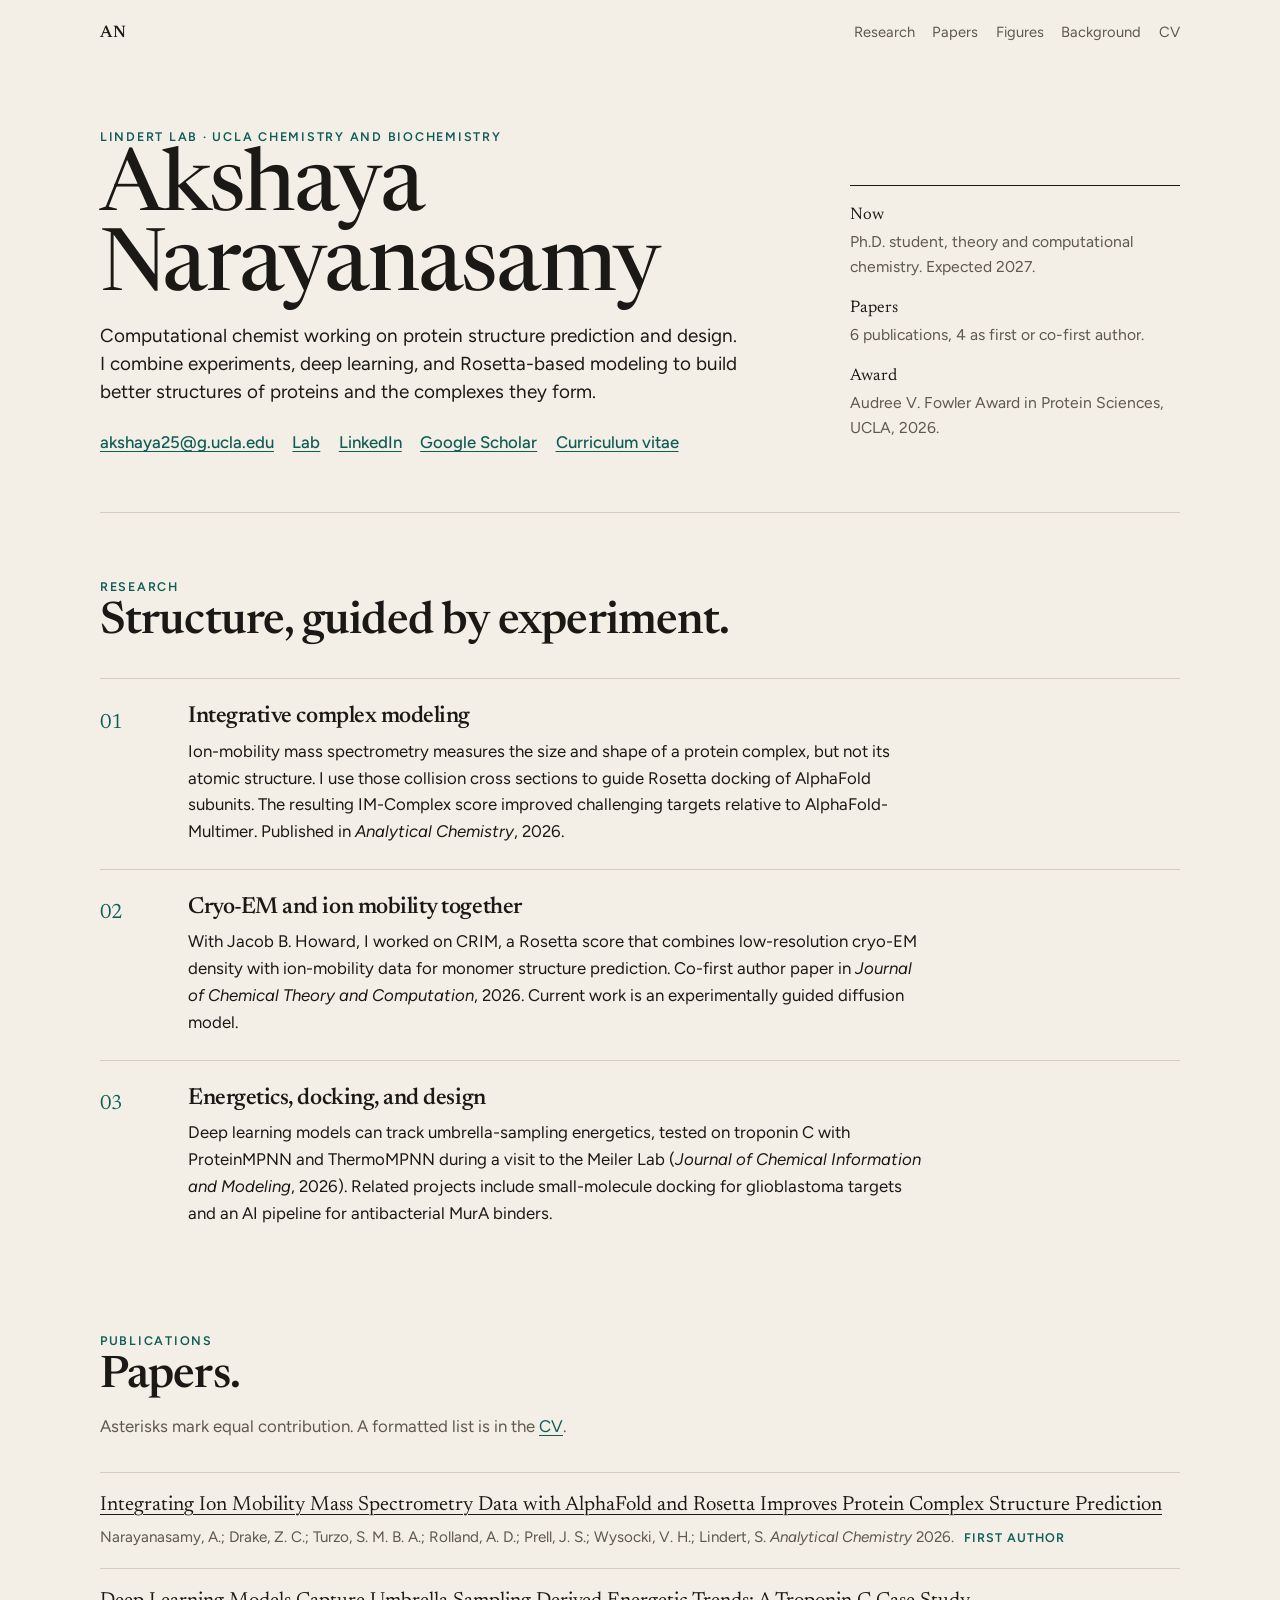
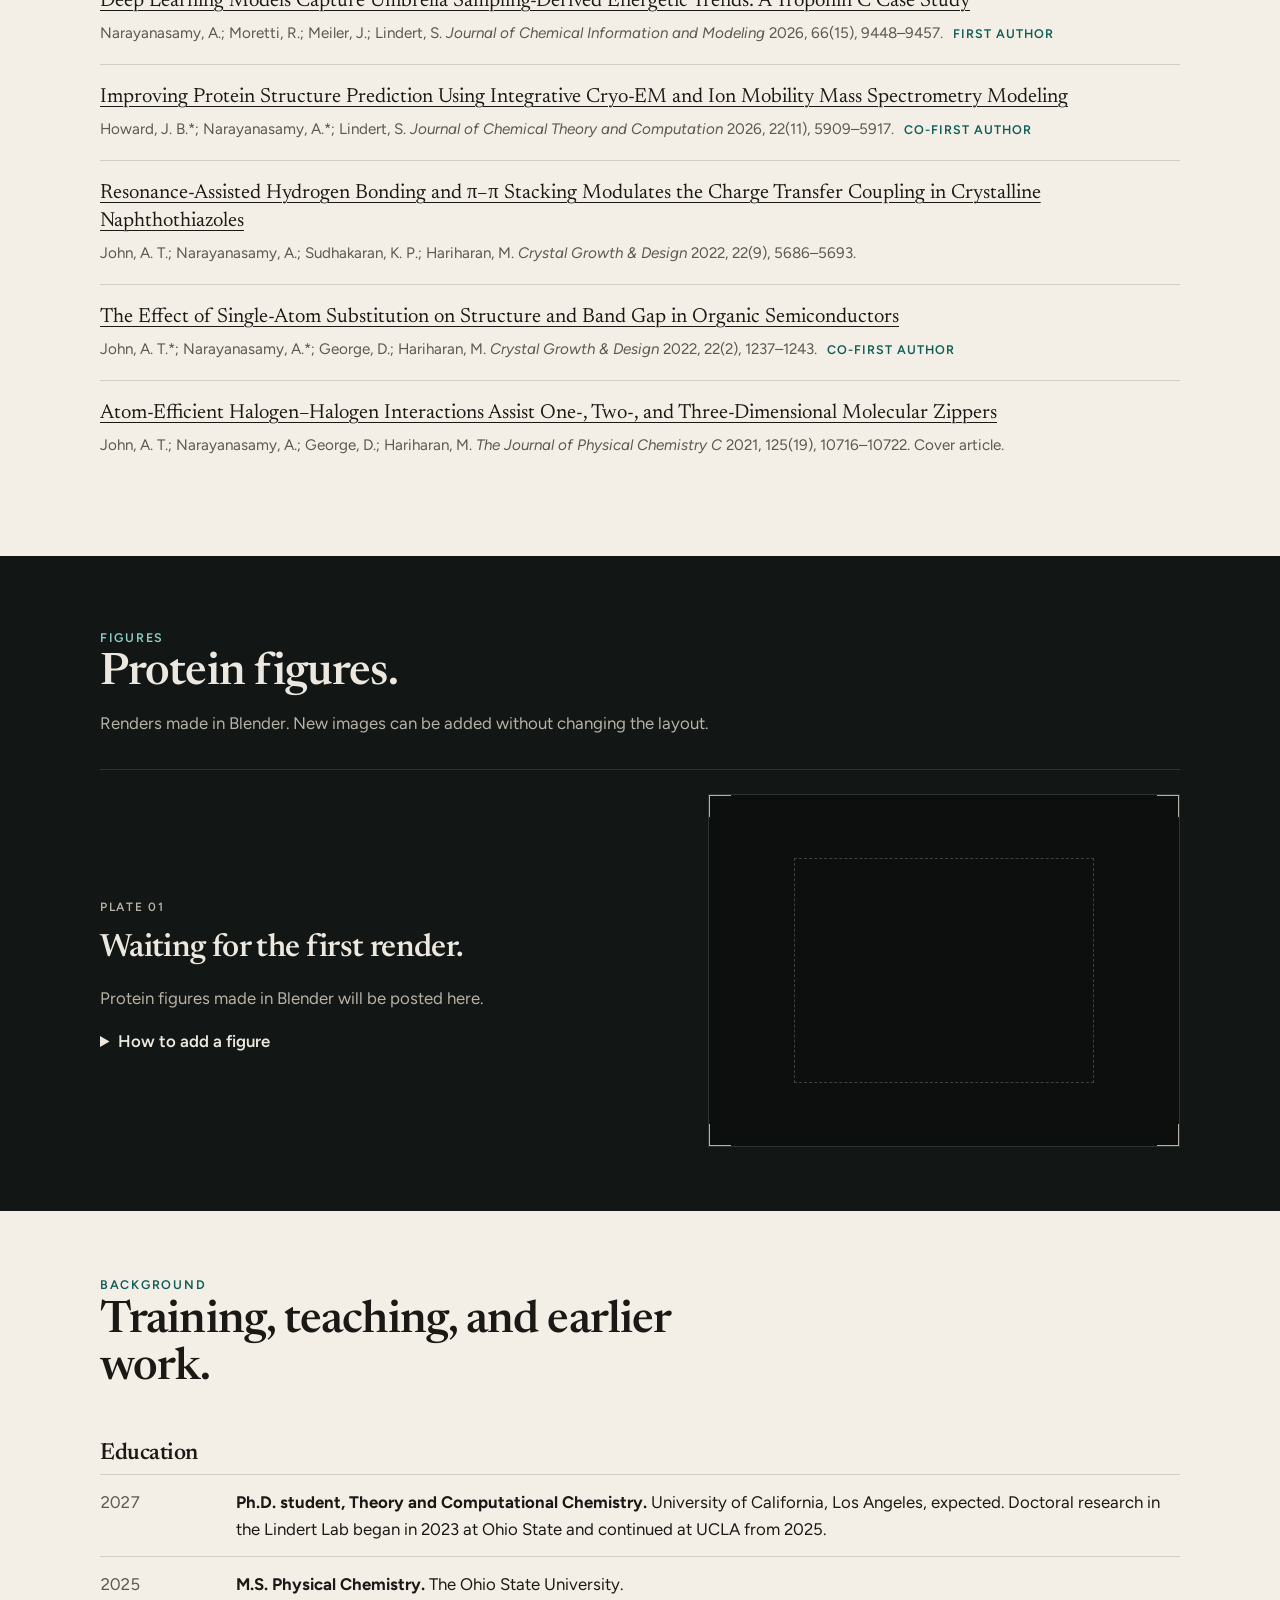
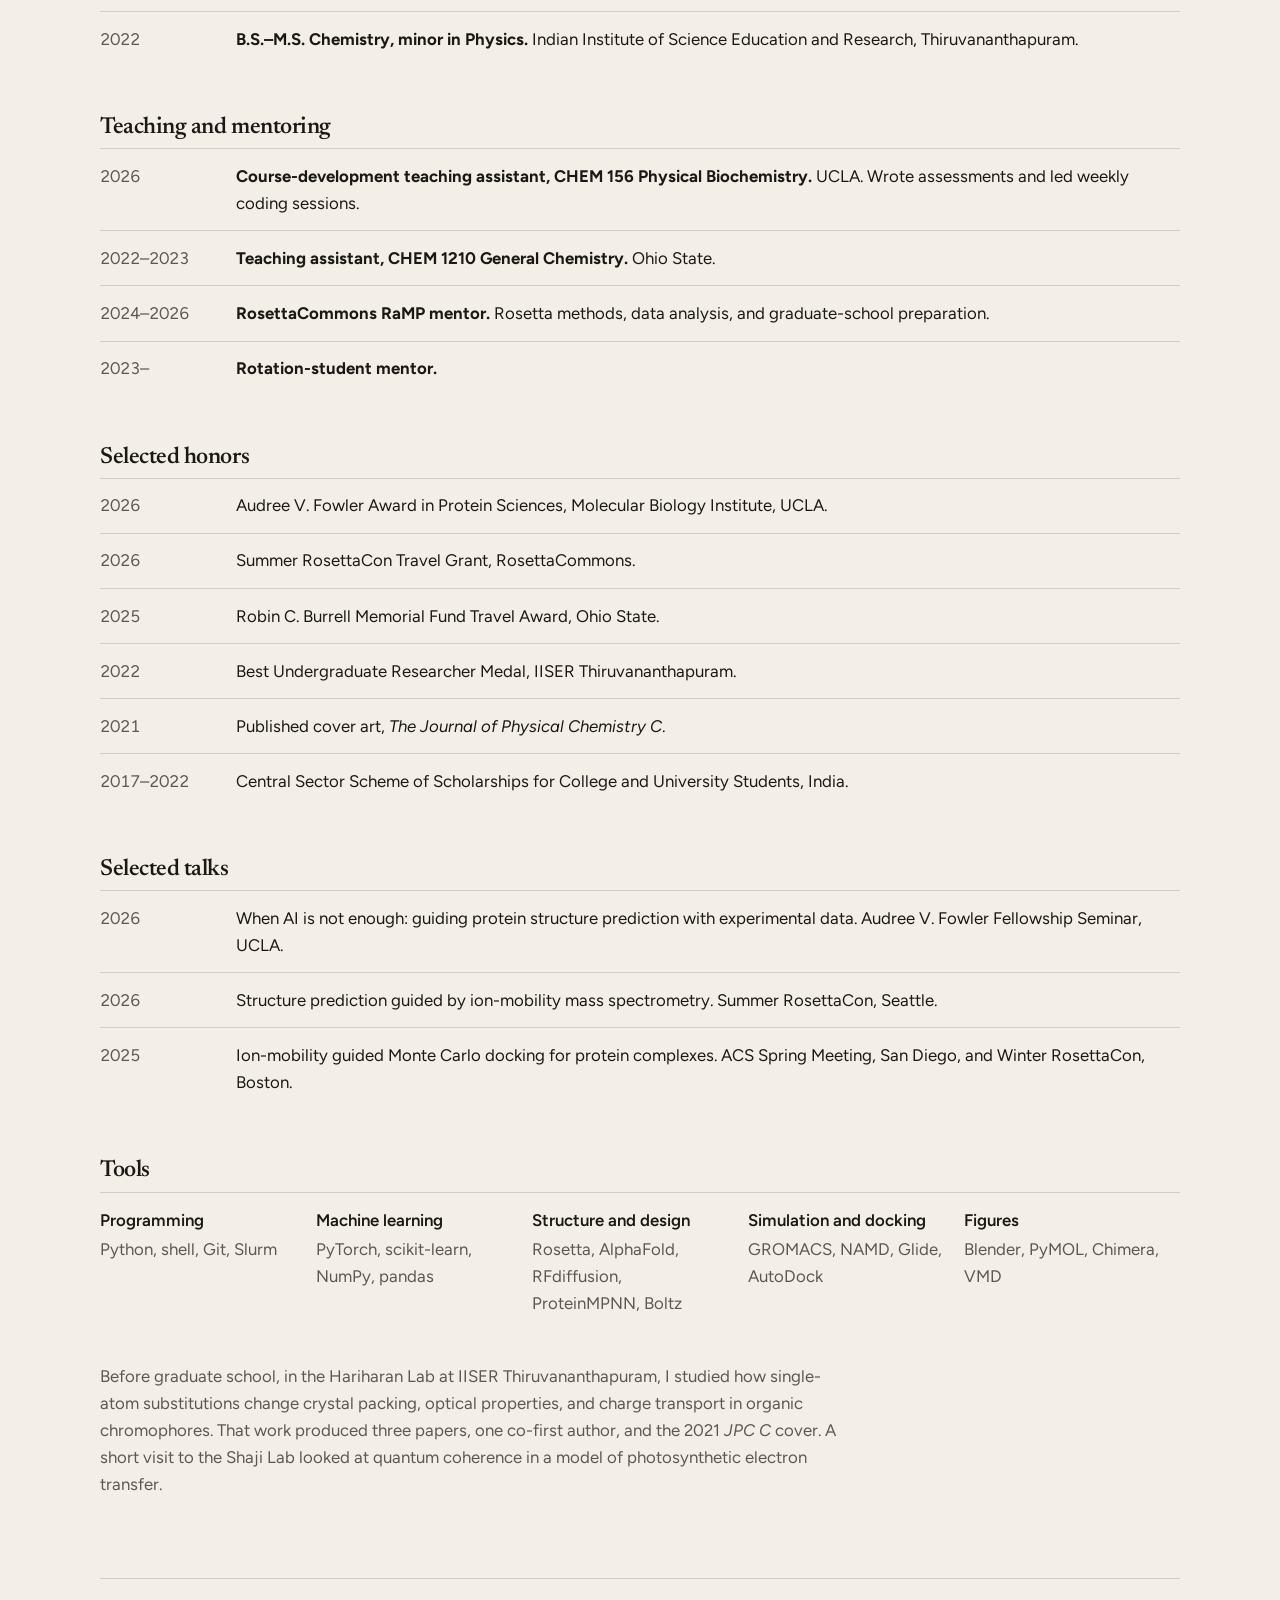
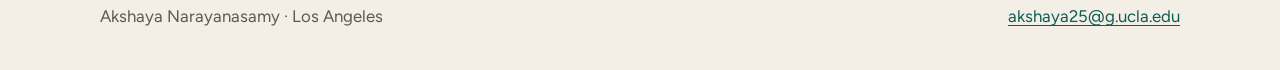
==== index.html @ 1b3c1efc "Give education and teaching each a full-width section. The two-column layout was crowding both lists" ====
<!DOCTYPE html>
<html lang="en">
<head>
  <meta charset="utf-8">
  <meta name="viewport" content="width=device-width, initial-scale=1">
  <title>Akshaya Narayanasamy · Computational Chemistry</title>
  <meta name="description" content="Akshaya Narayanasamy is a Ph.D. student at UCLA working on integrative modeling and machine learning for protein structure prediction and design.">
  <meta property="og:title" content="Akshaya Narayanasamy">
  <meta property="og:description" content="Integrative modeling and machine learning for protein structure prediction and design. Lindert Lab, UCLA.">
  <meta property="og:type" content="website">
  <link rel="icon" href="data:image/svg+xml,%3Csvg xmlns='http://www.w3.org/2000/svg' viewBox='0 0 32 32'%3E%3Crect width='32' height='32' rx='4' fill='%23121614'/%3E%3Ctext x='16' y='21' text-anchor='middle' font-family='Georgia' font-size='13' fill='%23f3efe6'%3EAN%3C/text%3E%3C/svg%3E">
  <link rel="preconnect" href="https://fonts.googleapis.com">
  <link rel="preconnect" href="https://fonts.gstatic.com" crossorigin>
  <link href="https://fonts.googleapis.com/css2?family=Figtree:ital,wght@0,400;0,500;0,600;1,400&family=Newsreader:ital,opsz,wght@0,6..72,450;0,6..72,560;1,6..72,450&display=swap" rel="stylesheet">
  <link rel="stylesheet" href="styles.css">
</head>
<body id="top">
  <a class="skip" href="#content">Skip to content</a>
  <header class="wrap site-header">
    <a class="mark" href="#top" aria-label="Akshaya Narayanasamy, back to top">AN</a>
    <nav class="nav" aria-label="Page">
      <a href="#research">Research</a>
      <a href="#papers">Papers</a>
      <a href="#figures">Figures</a>
      <a href="#background">Background</a>
      <a href="Akshaya_Narayanasamy_CV.pdf">CV</a>
    </nav>
  </header>

  <main id="content">
    <section class="wrap hero">
      <div class="hero-copy">
        <p class="kicker">Lindert Lab · UCLA Chemistry and Biochemistry</p>
        <h1>Akshaya Narayanasamy</h1>
        <p class="lede">Computational chemist working on protein structure prediction and design. I combine experiments, deep learning, and Rosetta-based modeling to build better structures of proteins and the complexes they form.</p>
        <p class="hero-links">
          <a class="text-link" href="mailto:akshaya25@g.ucla.edu">akshaya25@g.ucla.edu</a>
          <a class="text-link" href="https://lindertlab.chem.ucla.edu/">Lab</a>
          <a class="text-link" href="https://www.linkedin.com/in/akshaya-narayanasamy-2056731b6">LinkedIn</a>
          <a class="text-link" href="https://scholar.google.com/scholar?q=%22Akshaya+Narayanasamy%22">Google Scholar</a>
          <a class="text-link" href="Akshaya_Narayanasamy_CV.pdf">Curriculum vitae</a>
        </p>
      </div>
      <aside class="facts" aria-label="At a glance">
        <p><span>Now</span> Ph.D. student, theory and computational chemistry. Expected 2027.</p>
        <p><span>Papers</span> 6 publications, 4 as first or co-first author.</p>
        <p><span>Award</span> Audree V. Fowler Award in Protein Sciences, UCLA, 2026.</p>
      </aside>
    </section>

    <section class="wrap section" id="research">
      <header class="section-head">
        <p class="kicker">Research</p>
        <h2>Structure, guided by experiment.</h2>
      </header>
      <ol class="research-list">
        <li>
          <h3>Integrative complex modeling</h3>
          <p>Ion-mobility mass spectrometry measures the size and shape of a protein complex, but not its atomic structure. I use those collision cross sections to guide Rosetta docking of AlphaFold subunits. The resulting IM-Complex score improved challenging targets relative to AlphaFold-Multimer. Published in <cite>Analytical Chemistry</cite>, 2026.</p>
        </li>
        <li>
          <h3>Cryo-EM and ion mobility together</h3>
          <p>With Jacob B. Howard, I worked on CRIM, a Rosetta score that combines low-resolution cryo-EM density with ion-mobility data for monomer structure prediction. Co-first author paper in <cite>Journal of Chemical Theory and Computation</cite>, 2026. Current work is an experimentally guided diffusion model.</p>
        </li>
        <li>
          <h3>Energetics, docking, and design</h3>
          <p>Deep learning models can track umbrella-sampling energetics, tested on troponin C with ProteinMPNN and ThermoMPNN during a visit to the Meiler Lab (<cite>Journal of Chemical Information and Modeling</cite>, 2026). Related projects include small-molecule docking for glioblastoma targets and an AI pipeline for antibacterial MurA binders.</p>
        </li>
      </ol>
    </section>

    <section class="wrap section" id="papers">
      <header class="section-head">
        <p class="kicker">Publications</p>
        <h2>Papers.</h2>
        <p class="section-note">Asterisks mark equal contribution. A formatted list is in the <a href="Akshaya_Narayanasamy_CV.pdf">CV</a>.</p>
      </header>
      <ol class="papers">
        <li>
          <a href="https://doi.org/10.1021/acs.analchem.6c01893">Integrating Ion Mobility Mass Spectrometry Data with AlphaFold and Rosetta Improves Protein Complex Structure Prediction</a>
          <p>Narayanasamy, A.; Drake, Z. C.; Turzo, S. M. B. A.; Rolland, A. D.; Prell, J. S.; Wysocki, V. H.; Lindert, S. <cite>Analytical Chemistry</cite> 2026. <span class="role">First author</span></p>
        </li>
        <li>
          <a href="https://doi.org/10.1021/acs.jcim.6c01925">Deep Learning Models Capture Umbrella Sampling-Derived Energetic Trends: A Troponin C Case Study</a>
          <p>Narayanasamy, A.; Moretti, R.; Meiler, J.; Lindert, S. <cite>Journal of Chemical Information and Modeling</cite> 2026, 66(15), 9448–9457. <span class="role">First author</span></p>
        </li>
        <li>
          <a href="https://doi.org/10.1021/acs.jctc.6c00265">Improving Protein Structure Prediction Using Integrative Cryo-EM and Ion Mobility Mass Spectrometry Modeling</a>
          <p>Howard, J. B.*; Narayanasamy, A.*; Lindert, S. <cite>Journal of Chemical Theory and Computation</cite> 2026, 22(11), 5909–5917. <span class="role">Co-first author</span></p>
        </li>
        <li>
          <a href="https://doi.org/10.1021/acs.cgd.2c00798">Resonance-Assisted Hydrogen Bonding and π–π Stacking Modulates the Charge Transfer Coupling in Crystalline Naphthothiazoles</a>
          <p>John, A. T.; Narayanasamy, A.; Sudhakaran, K. P.; Hariharan, M. <cite>Crystal Growth &amp; Design</cite> 2022, 22(9), 5686–5693.</p>
        </li>
        <li>
          <a href="https://doi.org/10.1021/acs.cgd.1c01202">The Effect of Single-Atom Substitution on Structure and Band Gap in Organic Semiconductors</a>
          <p>John, A. T.*; Narayanasamy, A.*; George, D.; Hariharan, M. <cite>Crystal Growth &amp; Design</cite> 2022, 22(2), 1237–1243. <span class="role">Co-first author</span></p>
        </li>
        <li>
          <a href="https://doi.org/10.1021/acs.jpcc.1c01724">Atom-Efficient Halogen–Halogen Interactions Assist One-, Two-, and Three-Dimensional Molecular Zippers</a>
          <p>John, A. T.; Narayanasamy, A.; George, D.; Hariharan, M. <cite>The Journal of Physical Chemistry C</cite> 2021, 125(19), 10716–10722. Cover article.</p>
        </li>
      </ol>
    </section>

    <section class="band" id="figures">
      <div class="wrap">
        <header class="section-head section-head-light">
          <p class="kicker">Figures</p>
          <h2>Protein figures.</h2>
          <p class="section-note">Renders made in Blender. New images can be added without changing the layout.</p>
        </header>
        <div id="figure-grid" class="figure-grid" hidden></div>
        <div id="figure-empty" class="figure-empty">
          <div>
            <p class="plate">Plate 01</p>
            <h3>Waiting for the first render.</h3>
            <p>Protein figures made in Blender will be posted here.</p>
            <details>
              <summary>How to add a figure</summary>
              <ol>
                <li>Save a PNG, JPG, or WebP in the <code>figures</code> folder.</li>
                <li>Add a title and caption in <code>figures.js</code>. A copy-ready example is at the top of that file.</li>
                <li>Refresh this page. This plate is replaced once the list has an entry.</li>
              </ol>
            </details>
          </div>
          <div class="empty-frame" aria-hidden="true">
            <span></span>
          </div>
        </div>
      </div>
    </section>

    <section class="wrap section" id="background">
      <header class="section-head">
        <p class="kicker">Background</p>
        <h2>Training, teaching, and earlier work.</h2>
      </header>
      <h3>Education</h3>
      <ul class="timeline">
        <li>
          <span>2027</span>
          <p><strong>Ph.D. student, Theory and Computational Chemistry.</strong> University of California, Los Angeles, expected. Doctoral research in the Lindert Lab began in 2023 at Ohio State and continued at UCLA from 2025.</p>
        </li>
        <li>
          <span>2025</span>
          <p><strong>M.S. Physical Chemistry.</strong> The Ohio State University.</p>
        </li>
        <li>
          <span>2022</span>
          <p><strong>B.S.–M.S. Chemistry, minor in Physics.</strong> Indian Institute of Science Education and Research, Thiruvananthapuram.</p>
        </li>
      </ul>

      <h3>Teaching and mentoring</h3>
      <ul class="timeline">
        <li>
          <span>2026</span>
          <p><strong>Course-development teaching assistant, CHEM 156 Physical Biochemistry.</strong> UCLA. Wrote assessments and led weekly coding sessions.</p>
        </li>
        <li>
          <span>2022–2023</span>
          <p><strong>Teaching assistant, CHEM 1210 General Chemistry.</strong> Ohio State.</p>
        </li>
        <li>
          <span>2024–2026</span>
          <p><strong>RosettaCommons RaMP mentor.</strong> Rosetta methods, data analysis, and graduate-school preparation.</p>
        </li>
        <li>
          <span>2023–</span>
          <p><strong>Rotation-student mentor.</strong></p>
        </li>
      </ul>

      <h3>Selected honors</h3>
      <ul class="honors">
        <li><span>2026</span><p>Audree V. Fowler Award in Protein Sciences, Molecular Biology Institute, UCLA.</p></li>
        <li><span>2026</span><p>Summer RosettaCon Travel Grant, RosettaCommons.</p></li>
        <li><span>2025</span><p>Robin C. Burrell Memorial Fund Travel Award, Ohio State.</p></li>
        <li><span>2022</span><p>Best Undergraduate Researcher Medal, IISER Thiruvananthapuram.</p></li>
        <li><span>2021</span><p>Published cover art, <cite>The Journal of Physical Chemistry C</cite>.</p></li>
        <li><span>2017–2022</span><p>Central Sector Scheme of Scholarships for College and University Students, India.</p></li>
      </ul>

      <h3>Selected talks</h3>
      <ul class="honors">
        <li><span>2026</span><p>When AI is not enough: guiding protein structure prediction with experimental data. Audree V. Fowler Fellowship Seminar, UCLA.</p></li>
        <li><span>2026</span><p>Structure prediction guided by ion-mobility mass spectrometry. Summer RosettaCon, Seattle.</p></li>
        <li><span>2025</span><p>Ion-mobility guided Monte Carlo docking for protein complexes. ACS Spring Meeting, San Diego, and Winter RosettaCon, Boston.</p></li>
      </ul>

      <h3>Tools</h3>
      <dl class="tools">
        <div><dt>Programming</dt><dd>Python, shell, Git, Slurm</dd></div>
        <div><dt>Machine learning</dt><dd>PyTorch, scikit-learn, NumPy, pandas</dd></div>
        <div><dt>Structure and design</dt><dd>Rosetta, AlphaFold, RFdiffusion, ProteinMPNN, Boltz</dd></div>
        <div><dt>Simulation and docking</dt><dd>GROMACS, NAMD, Glide, AutoDock</dd></div>
        <div><dt>Figures</dt><dd>Blender, PyMOL, Chimera, VMD</dd></div>
      </dl>
      <p class="earlier">Before graduate school, in the Hariharan Lab at IISER Thiruvananthapuram, I studied how single-atom substitutions change crystal packing, optical properties, and charge transport in organic chromophores. That work produced three papers, one co-first author, and the 2021 <cite>JPC C</cite> cover. A short visit to the Shaji Lab looked at quantum coherence in a model of photosynthetic electron transfer.</p>
    </section>
  </main>

  <footer class="wrap site-footer">
    <p>Akshaya Narayanasamy · Los Angeles</p>
    <p><a href="mailto:akshaya25@g.ucla.edu">akshaya25@g.ucla.edu</a></p>
  </footer>

  <dialog id="lightbox">
    <form method="dialog">
      <button class="close" aria-label="Close figure">Close</button>
    </form>
    <img id="lightbox-image" alt="">
    <p id="lightbox-caption"></p>
  </dialog>

  <script src="figures.js"></script>
  <script src="main.js"></script>
</body>
</html>
---- styles.css ----
:root {
  --paper: #f3efe6;
  --paper-2: #e8e2d4;
  --ink: #1a1916;
  --muted: #5e584e;
  --line: #d4cdbf;
  --accent: #0e5c56;
  --gallery: #121614;
  --gallery-ink: #ece8df;
  --gallery-muted: #b7b2a6;
  --gallery-line: #2c3330;
  --serif: "Newsreader", "Iowan Old Style", Palatino, Georgia, serif;
  --sans: "Figtree", "Avenir Next", "Segoe UI", sans-serif;
  --wrap: 1080px;
  --pad: clamp(1.25rem, 4vw, 2.5rem);
}

* { box-sizing: border-box; }

html { scroll-behavior: smooth; }

body {
  margin: 0;
  background: var(--paper);
  color: var(--ink);
  font-family: var(--sans);
  font-size: 1.05rem;
  line-height: 1.6;
}

img { max-width: 100%; display: block; }

a { color: var(--accent); text-underline-offset: 0.18em; }

a:hover { color: var(--ink); }

.skip {
  position: absolute;
  left: 1rem;
  top: -4rem;
  background: var(--ink);
  color: var(--paper);
  padding: 0.5rem 0.8rem;
}

.skip:focus { top: 1rem; }

.wrap {
  width: min(var(--wrap), calc(100% - var(--pad) * 2));
  margin-inline: auto;
}

.site-header {
  display: flex;
  justify-content: space-between;
  align-items: baseline;
  gap: 1.5rem;
  padding-block: 1.25rem 0.5rem;
}

.mark {
  font-family: var(--serif);
  font-weight: 560;
  letter-spacing: 0.04em;
  color: var(--ink);
  text-decoration: none;
}

.nav {
  display: flex;
  flex-wrap: wrap;
  gap: 0.35rem 1.1rem;
  justify-content: flex-end;
}

.nav a {
  color: var(--muted);
  text-decoration: none;
  font-size: 0.92rem;
}

.nav a:hover { color: var(--ink); }

.hero {
  display: grid;
  grid-template-columns: minmax(0, 1.7fr) minmax(220px, 0.8fr);
  gap: 3rem;
  padding-block: 4.5rem 3.5rem;
  border-bottom: 1px solid var(--line);
}

h1, h2, h3 { font-family: var(--serif); font-weight: 560; letter-spacing: -0.02em; }

h1 {
  margin: 0.2rem 0 0.8rem;
  font-size: clamp(3.2rem, 8vw, 5.4rem);
  line-height: 0.92;
  font-weight: 450;
}

h2 {
  margin: 0.15rem 0 0;
  font-size: clamp(2rem, 4vw, 2.8rem);
  line-height: 1.05;
}

h3 { margin: 0 0 0.4rem; font-size: 1.45rem; line-height: 1.2; }

.kicker {
  margin: 0;
  color: var(--accent);
  font-size: 0.78rem;
  font-weight: 600;
  letter-spacing: 0.14em;
  text-transform: uppercase;
}

.lede {
  max-width: 40rem;
  margin: 0;
  font-size: 1.18rem;
  line-height: 1.5;
}

.hero-links {
  display: flex;
  flex-wrap: wrap;
  gap: 0.35rem 1.15rem;
  margin: 1.4rem 0 0;
}

.text-link { font-weight: 500; }

.facts {
  align-self: end;
  border-top: 1px solid var(--ink);
  padding-top: 1rem;
}

.facts p {
  margin: 0 0 1rem;
  color: var(--muted);
  font-size: 0.98rem;
}

.facts span {
  display: block;
  color: var(--ink);
  font-family: var(--serif);
  font-size: 1.05rem;
}

.section { padding-block: 4rem 1rem; }

.section-head { max-width: 40rem; margin-bottom: 2rem; }

.section-note { color: var(--muted); margin: 0.8rem 0 0; }

.research-list {
  list-style: none;
  margin: 0;
  padding: 0;
  counter-reset: step;
}

.research-list li {
  display: grid;
  grid-template-columns: 4.5rem minmax(0, 1fr);
  column-gap: 1rem;
  padding-block: 1.5rem;
  border-top: 1px solid var(--line);
}

.research-list li::before {
  counter-increment: step;
  content: counter(step, decimal-leading-zero);
  grid-column: 1;
  grid-row: 1 / span 2;
  font-family: var(--serif);
  font-size: 1.3rem;
  color: var(--accent);
  padding-top: 0.2rem;
}

.research-list h3,
.research-list p { grid-column: 2; }

.research-list p { margin: 0; max-width: 46rem; }

.papers {
  list-style: none;
  margin: 0;
  padding: 0;
  counter-reset: paper;
}

.papers li {
  padding-block: 1.15rem;
  border-top: 1px solid var(--line);
}

.papers a {
  color: var(--ink);
  font-family: var(--serif);
  font-size: 1.28rem;
  line-height: 1.25;
  text-decoration-thickness: 1px;
}

.papers p {
  margin: 0.4rem 0 0;
  color: var(--muted);
  font-size: 0.95rem;
}

.role {
  display: inline-block;
  margin-left: 0.35rem;
  color: var(--accent);
  font-style: normal;
  font-size: 0.78rem;
  font-weight: 600;
  letter-spacing: 0.08em;
  text-transform: uppercase;
}

cite { font-style: italic; }

.band {
  background: var(--gallery);
  color: var(--gallery-ink);
  margin-top: 4rem;
  padding-block: 4.5rem 4rem;
}

.section-head-light .kicker { color: #8fd0c6; }

.section-head-light .section-note { color: var(--gallery-muted); }

.figure-grid {
  display: grid;
  grid-template-columns: repeat(auto-fit, minmax(min(100%, 420px), 1fr));
  gap: 1.4rem;
}

.figure-grid[hidden],
.figure-empty[hidden] { display: none; }

.figure-card {
  display: flex;
  flex-direction: column;
  gap: 0.85rem;
  padding: 0;
  border: 0;
  background: transparent;
  color: inherit;
  text-align: left;
  cursor: zoom-in;
  font: inherit;
}

.figure-frame {
  display: block;
  background: #0c0f0d;
  border: 1px solid var(--gallery-line);
  min-height: 12rem;
}

.figure-frame img {
  width: 100%;
  aspect-ratio: 4 / 3;
  object-fit: contain;
  background: #0c0f0d;
}

.figure-frame.is-missing::after {
  content: "Image file not found. Check the path in figures.js.";
  display: block;
  padding: 2rem 1rem;
  color: var(--gallery-muted);
  text-align: center;
}

.figure-meta, .figure-title, .figure-caption, .plate { display: block; }

.plate {
  color: #8fd0c6;
  font-size: 0.75rem;
  font-weight: 600;
  letter-spacing: 0.14em;
  text-transform: uppercase;
}

.figure-title {
  margin-top: 0.25rem;
  font-family: var(--serif);
  font-size: 1.35rem;
}

.figure-caption { color: var(--gallery-muted); font-size: 0.95rem; }

.figure-empty {
  display: grid;
  grid-template-columns: minmax(0, 1.1fr) minmax(220px, 0.9fr);
  gap: 2rem;
  align-items: center;
  border-top: 1px solid var(--gallery-line);
  padding-top: 1.5rem;
}

.figure-empty h3 {
  margin: 0.4rem 0;
  font-size: 2rem;
}

.figure-empty p { color: var(--gallery-muted); max-width: 36rem; }

.figure-empty details { margin-top: 1rem; }

.figure-empty summary {
  cursor: pointer;
  color: var(--gallery-ink);
  font-weight: 600;
}

.figure-empty ol {
  margin: 0.8rem 0 0;
  padding-left: 1.2rem;
  color: var(--gallery-ink);
}

.figure-empty li { margin: 0.35rem 0; }

.figure-empty code {
  font-family: ui-monospace, "SFMono-Regular", Menlo, Consolas, monospace;
  font-size: 0.92em;
  color: #8fd0c6;
}

.empty-frame {
  aspect-ratio: 4 / 3;
  border: 1px solid var(--gallery-line);
  background:
    linear-gradient(var(--gallery-muted), var(--gallery-muted)) top left / 1.4rem 1px no-repeat,
    linear-gradient(var(--gallery-muted), var(--gallery-muted)) top left / 1px 1.4rem no-repeat,
    linear-gradient(var(--gallery-muted), var(--gallery-muted)) top right / 1.4rem 1px no-repeat,
    linear-gradient(var(--gallery-muted), var(--gallery-muted)) top right / 1px 1.4rem no-repeat,
    linear-gradient(var(--gallery-muted), var(--gallery-muted)) bottom left / 1.4rem 1px no-repeat,
    linear-gradient(var(--gallery-muted), var(--gallery-muted)) bottom left / 1px 1.4rem no-repeat,
    linear-gradient(var(--gallery-muted), var(--gallery-muted)) bottom right / 1.4rem 1px no-repeat,
    linear-gradient(var(--gallery-muted), var(--gallery-muted)) bottom right / 1px 1.4rem no-repeat,
    #0c0f0d;
  position: relative;
}

.empty-frame span {
  position: absolute;
  inset: 18%;
  border: 1px dashed #3a433e;
}

.timeline, .honors {
  list-style: none;
  margin: 0;
  padding: 0;
}

.timeline li, .honors li {
  display: grid;
  grid-template-columns: 7.5rem minmax(0, 1fr);
  gap: 1rem;
  padding-block: 0.85rem;
  border-top: 1px solid var(--line);
}

.timeline span, .honors span {
  color: var(--muted);
  font-variant-numeric: tabular-nums;
}

.timeline p, .honors li, .honors p { margin: 0; }

.section > h3 { margin-top: 3rem; }

.tools {
  display: grid;
  grid-template-columns: repeat(auto-fit, minmax(200px, 1fr));
  gap: 0;
  margin: 0 0 2rem;
}

.tools div {
  padding: 0.9rem 1rem 0.9rem 0;
  border-top: 1px solid var(--line);
}

.tools dt { font-weight: 600; }

.tools dd { margin: 0.15rem 0 0; color: var(--muted); }

.earlier { max-width: 46rem; color: var(--muted); }

.site-footer {
  display: flex;
  justify-content: space-between;
  gap: 1rem;
  flex-wrap: wrap;
  margin-top: 3rem;
  padding-block: 1.5rem 2.5rem;
  border-top: 1px solid var(--line);
  color: var(--muted);
}

.site-footer p { margin: 0; }

dialog {
  width: min(960px, calc(100vw - 2rem));
  max-height: calc(100vh - 2rem);
  border: 0;
  padding: 1rem 1rem 1.25rem;
  background: var(--gallery);
  color: var(--gallery-ink);
}

dialog::backdrop { background: rgba(12, 14, 13, 0.82); }

dialog img {
  width: 100%;
  max-height: 72vh;
  object-fit: contain;
  background: #0c0f0d;
}

dialog p { color: var(--gallery-muted); }

.close {
  float: right;
  margin-bottom: 0.6rem;
  border: 1px solid var(--gallery-line);
  background: transparent;
  color: var(--gallery-ink);
  font: inherit;
  padding: 0.3rem 0.7rem;
  cursor: pointer;
}

:focus-visible {
  outline: 2px solid var(--accent);
  outline-offset: 3px;
}

.band :focus-visible { outline-color: #8fd0c6; }

@media (max-width: 800px) {
  .hero, .figure-empty, .research-list li { grid-template-columns: 1fr; }
  .research-list li::before,
  .research-list h3,
  .research-list p {
    grid-column: 1;
    grid-row: auto;
  }
  .hero { gap: 2rem; padding-top: 2.5rem; }
  .site-header { align-items: flex-start; flex-direction: column; }
  .nav { justify-content: flex-start; }
  .timeline li, .honors li { grid-template-columns: 6.4rem minmax(0, 1fr); }
}

@media (prefers-reduced-motion: reduce) {
  html { scroll-behavior: auto; }
}
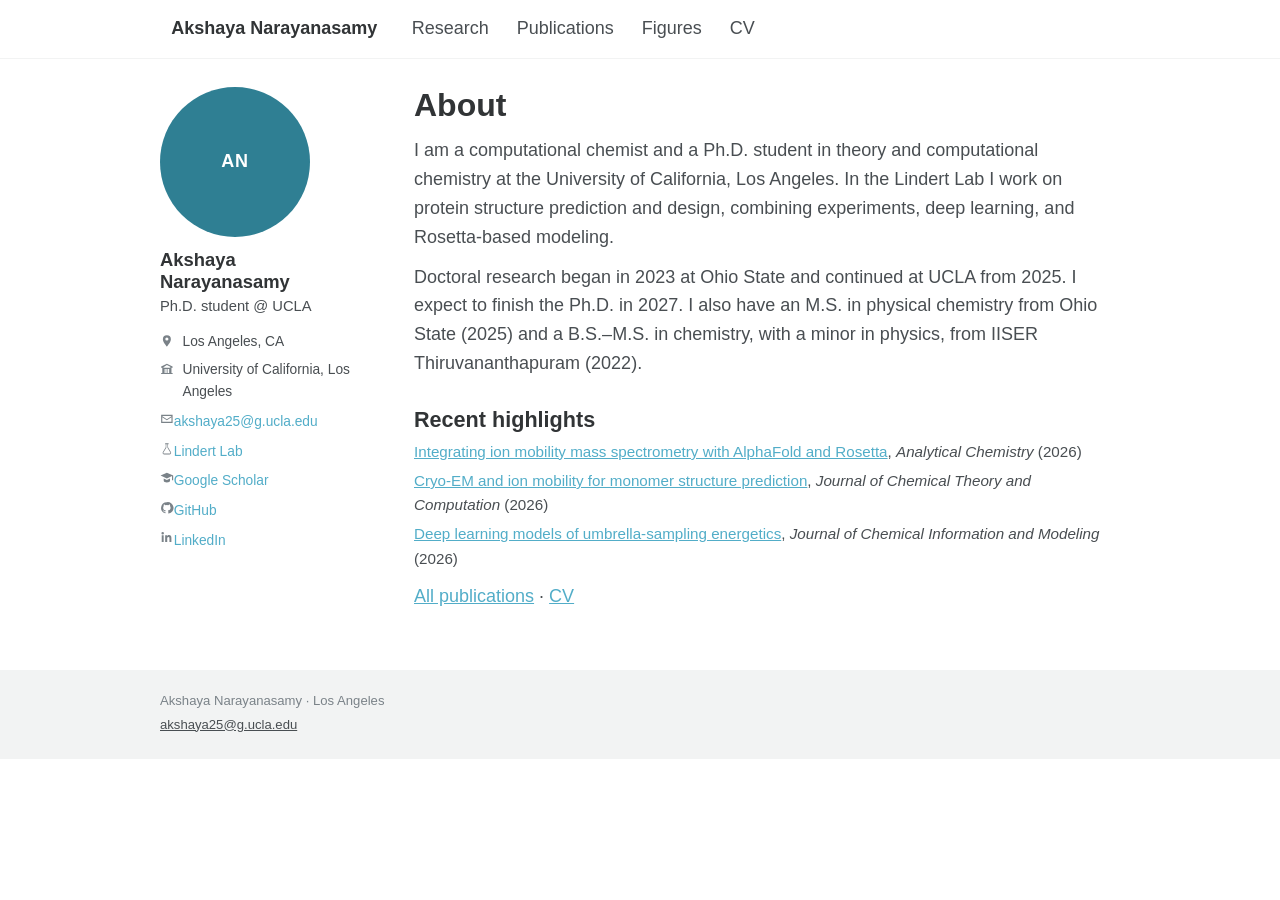
==== commit cddd126d: "Rebuild the site as an academic profile with the CV embedded. The single long page was hard to scan." ====
--- a/index.html
+++ b/index.html
@@ -3,219 +3,105 @@
 <head>
   <meta charset="utf-8">
   <meta name="viewport" content="width=device-width, initial-scale=1">
-  <title>Akshaya Narayanasamy · Computational Chemistry</title>
-  <meta name="description" content="Akshaya Narayanasamy is a Ph.D. student at UCLA working on integrative modeling and machine learning for protein structure prediction and design.">
-  <meta property="og:title" content="Akshaya Narayanasamy">
-  <meta property="og:description" content="Integrative modeling and machine learning for protein structure prediction and design. Lindert Lab, UCLA.">
-  <meta property="og:type" content="website">
-  <link rel="icon" href="data:image/svg+xml,%3Csvg xmlns='http://www.w3.org/2000/svg' viewBox='0 0 32 32'%3E%3Crect width='32' height='32' rx='4' fill='%23121614'/%3E%3Ctext x='16' y='21' text-anchor='middle' font-family='Georgia' font-size='13' fill='%23f3efe6'%3EAN%3C/text%3E%3C/svg%3E">
-  <link rel="preconnect" href="https://fonts.googleapis.com">
-  <link rel="preconnect" href="https://fonts.gstatic.com" crossorigin>
-  <link href="https://fonts.googleapis.com/css2?family=Figtree:ital,wght@0,400;0,500;0,600;1,400&family=Newsreader:ital,opsz,wght@0,6..72,450;0,6..72,560;1,6..72,450&display=swap" rel="stylesheet">
+  <title>About - Akshaya Narayanasamy</title>
+  <meta name="description" content="Akshaya Narayanasamy is a Ph.D. student at UCLA working on protein structure prediction and design.">
+  <link rel="icon" href="data:image/svg+xml,%3Csvg xmlns='http://www.w3.org/2000/svg' viewBox='0 0 32 32'%3E%3Ccircle cx='16' cy='16' r='16' fill='%232f7f93'/%3E%3Ctext x='16' y='21' text-anchor='middle' font-family='Arial' font-size='12' fill='white'%3EAN%3C/text%3E%3C/svg%3E">
   <link rel="stylesheet" href="styles.css">
 </head>
-<body id="top">
+<body>
   <a class="skip" href="#content">Skip to content</a>
-  <header class="wrap site-header">
-    <a class="mark" href="#top" aria-label="Akshaya Narayanasamy, back to top">AN</a>
-    <nav class="nav" aria-label="Page">
-      <a href="#research">Research</a>
-      <a href="#papers">Papers</a>
-      <a href="#figures">Figures</a>
-      <a href="#background">Background</a>
-      <a href="Akshaya_Narayanasamy_CV.pdf">CV</a>
-    </nav>
+  <header class="masthead">
+    <div class="masthead-inner">
+      <nav aria-label="Site">
+        <ul class="nav">
+        <li><a href="index.html" class="name">Akshaya Narayanasamy</a></li>
+        <li><a href="research.html">Research</a></li>
+        <li><a href="publications.html">Publications</a></li>
+        <li><a href="figures.html">Figures</a></li>
+        <li><a href="cv.html">CV</a></li>
+        </ul>
+      </nav>
+    </div>
   </header>
+  <div class="shell">
 
-  <main id="content">
-    <section class="wrap hero">
-      <div class="hero-copy">
-        <p class="kicker">Lindert Lab · UCLA Chemistry and Biochemistry</p>
-        <h1>Akshaya Narayanasamy</h1>
-        <p class="lede">Computational chemist working on protein structure prediction and design. I combine experiments, deep learning, and Rosetta-based modeling to build better structures of proteins and the complexes they form.</p>
-        <p class="hero-links">
-          <a class="text-link" href="mailto:akshaya25@g.ucla.edu">akshaya25@g.ucla.edu</a>
-          <a class="text-link" href="https://lindertlab.chem.ucla.edu/">Lab</a>
-          <a class="text-link" href="https://www.linkedin.com/in/akshaya-narayanasamy-2056731b6">LinkedIn</a>
-          <a class="text-link" href="https://scholar.google.com/scholar?q=%22Akshaya+Narayanasamy%22">Google Scholar</a>
-          <a class="text-link" href="Akshaya_Narayanasamy_CV.pdf">Curriculum vitae</a>
-        </p>
-      </div>
-      <aside class="facts" aria-label="At a glance">
-        <p><span>Now</span> Ph.D. student, theory and computational chemistry. Expected 2027.</p>
-        <p><span>Papers</span> 6 publications, 4 as first or co-first author.</p>
-        <p><span>Award</span> Audree V. Fowler Award in Protein Sciences, UCLA, 2026.</p>
-      </aside>
-    </section>
-
-    <section class="wrap section" id="research">
-      <header class="section-head">
-        <p class="kicker">Research</p>
-        <h2>Structure, guided by experiment.</h2>
-      </header>
-      <ol class="research-list">
-        <li>
-          <h3>Integrative complex modeling</h3>
-          <p>Ion-mobility mass spectrometry measures the size and shape of a protein complex, but not its atomic structure. I use those collision cross sections to guide Rosetta docking of AlphaFold subunits. The resulting IM-Complex score improved challenging targets relative to AlphaFold-Multimer. Published in <cite>Analytical Chemistry</cite>, 2026.</p>
-        </li>
-        <li>
-          <h3>Cryo-EM and ion mobility together</h3>
-          <p>With Jacob B. Howard, I worked on CRIM, a Rosetta score that combines low-resolution cryo-EM density with ion-mobility data for monomer structure prediction. Co-first author paper in <cite>Journal of Chemical Theory and Computation</cite>, 2026. Current work is an experimentally guided diffusion model.</p>
-        </li>
-        <li>
-          <h3>Energetics, docking, and design</h3>
-          <p>Deep learning models can track umbrella-sampling energetics, tested on troponin C with ProteinMPNN and ThermoMPNN during a visit to the Meiler Lab (<cite>Journal of Chemical Information and Modeling</cite>, 2026). Related projects include small-molecule docking for glioblastoma targets and an AI pipeline for antibacterial MurA binders.</p>
-        </li>
-      </ol>
-    </section>
-
-    <section class="wrap section" id="papers">
-      <header class="section-head">
-        <p class="kicker">Publications</p>
-        <h2>Papers.</h2>
-        <p class="section-note">Asterisks mark equal contribution. A formatted list is in the <a href="Akshaya_Narayanasamy_CV.pdf">CV</a>.</p>
-      </header>
-      <ol class="papers">
-        <li>
-          <a href="https://doi.org/10.1021/acs.analchem.6c01893">Integrating Ion Mobility Mass Spectrometry Data with AlphaFold and Rosetta Improves Protein Complex Structure Prediction</a>
-          <p>Narayanasamy, A.; Drake, Z. C.; Turzo, S. M. B. A.; Rolland, A. D.; Prell, J. S.; Wysocki, V. H.; Lindert, S. <cite>Analytical Chemistry</cite> 2026. <span class="role">First author</span></p>
-        </li>
-        <li>
-          <a href="https://doi.org/10.1021/acs.jcim.6c01925">Deep Learning Models Capture Umbrella Sampling-Derived Energetic Trends: A Troponin C Case Study</a>
-          <p>Narayanasamy, A.; Moretti, R.; Meiler, J.; Lindert, S. <cite>Journal of Chemical Information and Modeling</cite> 2026, 66(15), 9448–9457. <span class="role">First author</span></p>
-        </li>
-        <li>
-          <a href="https://doi.org/10.1021/acs.jctc.6c00265">Improving Protein Structure Prediction Using Integrative Cryo-EM and Ion Mobility Mass Spectrometry Modeling</a>
-          <p>Howard, J. B.*; Narayanasamy, A.*; Lindert, S. <cite>Journal of Chemical Theory and Computation</cite> 2026, 22(11), 5909–5917. <span class="role">Co-first author</span></p>
-        </li>
-        <li>
-          <a href="https://doi.org/10.1021/acs.cgd.2c00798">Resonance-Assisted Hydrogen Bonding and π–π Stacking Modulates the Charge Transfer Coupling in Crystalline Naphthothiazoles</a>
-          <p>John, A. T.; Narayanasamy, A.; Sudhakaran, K. P.; Hariharan, M. <cite>Crystal Growth &amp; Design</cite> 2022, 22(9), 5686–5693.</p>
-        </li>
-        <li>
-          <a href="https://doi.org/10.1021/acs.cgd.1c01202">The Effect of Single-Atom Substitution on Structure and Band Gap in Organic Semiconductors</a>
-          <p>John, A. T.*; Narayanasamy, A.*; George, D.; Hariharan, M. <cite>Crystal Growth &amp; Design</cite> 2022, 22(2), 1237–1243. <span class="role">Co-first author</span></p>
-        </li>
-        <li>
-          <a href="https://doi.org/10.1021/acs.jpcc.1c01724">Atom-Efficient Halogen–Halogen Interactions Assist One-, Two-, and Three-Dimensional Molecular Zippers</a>
-          <p>John, A. T.; Narayanasamy, A.; George, D.; Hariharan, M. <cite>The Journal of Physical Chemistry C</cite> 2021, 125(19), 10716–10722. Cover article.</p>
-        </li>
-      </ol>
-    </section>
-
-    <section class="band" id="figures">
-      <div class="wrap">
-        <header class="section-head section-head-light">
-          <p class="kicker">Figures</p>
-          <h2>Protein figures.</h2>
-          <p class="section-note">Renders made in Blender. New images can be added without changing the layout.</p>
-        </header>
-        <div id="figure-grid" class="figure-grid" hidden></div>
-        <div id="figure-empty" class="figure-empty">
-          <div>
-            <p class="plate">Plate 01</p>
-            <h3>Waiting for the first render.</h3>
-            <p>Protein figures made in Blender will be posted here.</p>
-            <details>
-              <summary>How to add a figure</summary>
-              <ol>
-                <li>Save a PNG, JPG, or WebP in the <code>figures</code> folder.</li>
-                <li>Add a title and caption in <code>figures.js</code>. A copy-ready example is at the top of that file.</li>
-                <li>Refresh this page. This plate is replaced once the list has an entry.</li>
-              </ol>
-            </details>
-          </div>
-          <div class="empty-frame" aria-hidden="true">
-            <span></span>
-          </div>
+    <aside class="sidebar">
+      <div class="author">
+        <img class="avatar-img" src="portrait.jpg" alt="" hidden>
+        <div class="avatar" aria-hidden="true">AN</div>
+        <div class="author-text">
+          <h2 class="author-name">Akshaya Narayanasamy</h2>
+          <p class="author-bio">Ph.D. student @ UCLA</p>
         </div>
       </div>
-    </section>
+      <button class="follow" type="button" aria-expanded="false" aria-controls="author-links">Contact</button>
+      <ul class="author-links" id="author-links">
+        <li><svg viewBox="0 0 24 24" aria-hidden="true"><path fill="currentColor" d="M12 2a7 7 0 0 0-7 7c0 5.2 7 13 7 13s7-7.8 7-13a7 7 0 0 0-7-7zm0 9.5A2.5 2.5 0 1 1 12 6a2.5 2.5 0 0 1 0 5.5z"/></svg><span>Los Angeles, CA</span></li>
+        <li><svg viewBox="0 0 24 24" aria-hidden="true"><path fill="currentColor" d="M12 3 2 8v2h2v9H2v2h20v-2h-2V10h2V8L12 3zm0 2.2 6 3V10H6v-.8l6-4zM8 12h2v7H8v-7zm3 0h2v7h-2v-7zm3 0h2v7h-2v-7z"/></svg><span>University of California, Los Angeles</span></li>
+        <li><a href="mailto:akshaya25@g.ucla.edu"><svg viewBox="0 0 24 24" aria-hidden="true"><path fill="currentColor" d="M2 5h20v14H2V5zm2 2v.4l8 5.2 8-5.2V7H4zm16 2.3-8 5.2-8-5.2V17h16V9.3z"/></svg>akshaya25@g.ucla.edu</a></li>
+        <li><a href="https://lindertlab.chem.ucla.edu/"><svg viewBox="0 0 24 24" aria-hidden="true"><path fill="currentColor" d="M9 2h6v2h-1v5.2l5.2 8.6A3 3 0 0 1 16.6 22H7.4a3 3 0 0 1-2.6-4.2L10 9.2V4H9V2zm2 2v6.1l-5 8.3a1 1 0 0 0 .9 1.6h10.2a1 1 0 0 0 .9-1.6l-5-8.3V4h-2z"/></svg>Lindert Lab</a></li>
+        <li><a href="https://scholar.google.com/scholar?q=%22Akshaya+Narayanasamy%22"><svg viewBox="0 0 24 24" aria-hidden="true"><path fill="currentColor" d="M12 3 1 8l11 5 9-4.1V16h2V8L12 3zM6.5 13.2V17c0 1.5 2.5 3 5.5 3s5.5-1.5 5.5-3v-3.8l-5.5 2.5-5.5-2.5z"/></svg>Google Scholar</a></li>
+        <li><a href="https://github.com/akshayansamy"><svg viewBox="0 0 24 24" aria-hidden="true"><path fill="currentColor" d="M12 2a10 10 0 0 0-3.2 19.5c.5.1.7-.2.7-.5v-1.7c-2.8.6-3.4-1.2-3.4-1.2-.4-1.1-1.1-1.4-1.1-1.4-.9-.6.1-.6.1-.6 1 .1 1.5 1 1.5 1 .9 1.5 2.4 1.1 3 .8.1-.6.4-1.1.6-1.3-2.2-.3-4.6-1.1-4.6-5a3.9 3.9 0 0 1 1-2.7 3.6 3.6 0 0 1 .1-2.6s.8-.3 2.8 1a9.6 9.6 0 0 1 5 0c2-1.3 2.8-1 2.8-1a3.6 3.6 0 0 1 .1 2.6 3.9 3.9 0 0 1 1 2.7c0 3.9-2.4 4.7-4.6 5 .4.3.7.9.7 1.9v2.8c0 .3.2.6.7.5A10 10 0 0 0 12 2z"/></svg>GitHub</a></li>
+        <li><a href="https://www.linkedin.com/in/akshaya-narayanasamy-2056731b6"><svg viewBox="0 0 24 24" aria-hidden="true"><path fill="currentColor" d="M4.7 3.3A2.2 2.2 0 1 0 4.7 7.7 2.2 2.2 0 0 0 4.7 3.3zM3 9h3.4v12H3V9zm6 0h3.3v1.6h.1c.5-.9 1.6-1.8 3.3-1.8 3.5 0 4.2 2.3 4.2 5.3V21H16.5v-5.6c0-1.3 0-3-1.8-3s-2.1 1.4-2.1 2.9V21H9V9z"/></svg>LinkedIn</a></li>
+      </ul>
+    </aside>
 
-    <section class="wrap section" id="background">
-      <header class="section-head">
-        <p class="kicker">Background</p>
-        <h2>Training, teaching, and earlier work.</h2>
-      </header>
-      <h3>Education</h3>
-      <ul class="timeline">
-        <li>
-          <span>2027</span>
-          <p><strong>Ph.D. student, Theory and Computational Chemistry.</strong> University of California, Los Angeles, expected. Doctoral research in the Lindert Lab began in 2023 at Ohio State and continued at UCLA from 2025.</p>
-        </li>
-        <li>
-          <span>2025</span>
-          <p><strong>M.S. Physical Chemistry.</strong> The Ohio State University.</p>
-        </li>
-        <li>
-          <span>2022</span>
-          <p><strong>B.S.–M.S. Chemistry, minor in Physics.</strong> Indian Institute of Science Education and Research, Thiruvananthapuram.</p>
-        </li>
+    <main class="content" id="content">
+      <h1>About</h1>
+      <p class="lead">I am a computational chemist and a Ph.D. student in theory and computational chemistry at the University of California, Los Angeles. In the Lindert Lab I work on protein structure prediction and design, combining experiments, deep learning, and Rosetta-based modeling.</p>
+      <p>Doctoral research began in 2023 at Ohio State and continued at UCLA from 2025. I expect to finish the Ph.D. in 2027. I also have an M.S. in physical chemistry from Ohio State (2025) and a B.S.–M.S. in chemistry, with a minor in physics, from IISER Thiruvananthapuram (2022).</p>
+      <h2>Recent highlights</h2>
+      <ul class="related">
+        <li><a href="https://doi.org/10.1021/acs.analchem.6c01893">Integrating ion mobility mass spectrometry with AlphaFold and Rosetta</a>, <em>Analytical Chemistry</em> (2026)</li>
+        <li><a href="https://doi.org/10.1021/acs.jctc.6c00265">Cryo-EM and ion mobility for monomer structure prediction</a>, <em>Journal of Chemical Theory and Computation</em> (2026)</li>
+        <li><a href="https://doi.org/10.1021/acs.jcim.6c01925">Deep learning models of umbrella-sampling energetics</a>, <em>Journal of Chemical Information and Modeling</em> (2026)</li>
       </ul>
+      <p><a href="publications.html">All publications</a> · <a href="cv.html">CV</a></p>
 
-      <h3>Teaching and mentoring</h3>
-      <ul class="timeline">
-        <li>
-          <span>2026</span>
-          <p><strong>Course-development teaching assistant, CHEM 156 Physical Biochemistry.</strong> UCLA. Wrote assessments and led weekly coding sessions.</p>
-        </li>
-        <li>
-          <span>2022–2023</span>
-          <p><strong>Teaching assistant, CHEM 1210 General Chemistry.</strong> Ohio State.</p>
-        </li>
-        <li>
-          <span>2024–2026</span>
-          <p><strong>RosettaCommons RaMP mentor.</strong> Rosetta methods, data analysis, and graduate-school preparation.</p>
-        </li>
-        <li>
-          <span>2023–</span>
-          <p><strong>Rotation-student mentor.</strong></p>
-        </li>
-      </ul>
+    </main>
+  </div>
 
-      <h3>Selected honors</h3>
-      <ul class="honors">
-        <li><span>2026</span><p>Audree V. Fowler Award in Protein Sciences, Molecular Biology Institute, UCLA.</p></li>
-        <li><span>2026</span><p>Summer RosettaCon Travel Grant, RosettaCommons.</p></li>
-        <li><span>2025</span><p>Robin C. Burrell Memorial Fund Travel Award, Ohio State.</p></li>
-        <li><span>2022</span><p>Best Undergraduate Researcher Medal, IISER Thiruvananthapuram.</p></li>
-        <li><span>2021</span><p>Published cover art, <cite>The Journal of Physical Chemistry C</cite>.</p></li>
-        <li><span>2017–2022</span><p>Central Sector Scheme of Scholarships for College and University Students, India.</p></li>
-      </ul>
-
-      <h3>Selected talks</h3>
-      <ul class="honors">
-        <li><span>2026</span><p>When AI is not enough: guiding protein structure prediction with experimental data. Audree V. Fowler Fellowship Seminar, UCLA.</p></li>
-        <li><span>2026</span><p>Structure prediction guided by ion-mobility mass spectrometry. Summer RosettaCon, Seattle.</p></li>
-        <li><span>2025</span><p>Ion-mobility guided Monte Carlo docking for protein complexes. ACS Spring Meeting, San Diego, and Winter RosettaCon, Boston.</p></li>
-      </ul>
-
-      <h3>Tools</h3>
-      <dl class="tools">
-        <div><dt>Programming</dt><dd>Python, shell, Git, Slurm</dd></div>
-        <div><dt>Machine learning</dt><dd>PyTorch, scikit-learn, NumPy, pandas</dd></div>
-        <div><dt>Structure and design</dt><dd>Rosetta, AlphaFold, RFdiffusion, ProteinMPNN, Boltz</dd></div>
-        <div><dt>Simulation and docking</dt><dd>GROMACS, NAMD, Glide, AutoDock</dd></div>
-        <div><dt>Figures</dt><dd>Blender, PyMOL, Chimera, VMD</dd></div>
-      </dl>
-      <p class="earlier">Before graduate school, in the Hariharan Lab at IISER Thiruvananthapuram, I studied how single-atom substitutions change crystal packing, optical properties, and charge transport in organic chromophores. That work produced three papers, one co-first author, and the 2021 <cite>JPC C</cite> cover. A short visit to the Shaji Lab looked at quantum coherence in a model of photosynthetic electron transfer.</p>
-    </section>
-  </main>
-
-  <footer class="wrap site-footer">
-    <p>Akshaya Narayanasamy · Los Angeles</p>
-    <p><a href="mailto:akshaya25@g.ucla.edu">akshaya25@g.ucla.edu</a></p>
+  <footer class="site-footer">
+    <div class="site-footer-inner">
+      <p>Akshaya Narayanasamy · Los Angeles</p>
+      <p><a href="mailto:akshaya25@g.ucla.edu">akshaya25@g.ucla.edu</a></p>
+    </div>
   </footer>
 
-  <dialog id="lightbox">
-    <form method="dialog">
-      <button class="close" aria-label="Close figure">Close</button>
-    </form>
-    <img id="lightbox-image" alt="">
-    <p id="lightbox-caption"></p>
-  </dialog>
 
-  <script src="figures.js"></script>
-  <script src="main.js"></script>
+  <script>
+    (function () {
+      var photo = document.querySelector(".avatar-img");
+      var mark = document.querySelector(".avatar");
+      if (photo && mark) {
+        function showPhoto() { photo.hidden = false; if (mark.parentNode) mark.remove(); }
+        if (photo.complete && photo.naturalWidth > 0) showPhoto();
+        else if (photo.complete) photo.remove();
+        else {
+          photo.addEventListener("load", showPhoto);
+          photo.addEventListener("error", function () { photo.remove(); });
+        }
+      }
+      var button = document.querySelector(".follow");
+      var links = document.querySelector(".author-links");
+      if (button && links) {
+        button.addEventListener("click", function () {
+          var open = links.classList.toggle("is-open");
+          button.setAttribute("aria-expanded", open ? "true" : "false");
+        });
+      }
+      document.querySelectorAll('a[href]').forEach(function (link) {
+        var isWeb = link.protocol === "http:" || link.protocol === "https:";
+        var isExternal = link.hostname !== window.location.hostname;
+        var isPdf = /\.pdf$/i.test(link.pathname);
+        if (isWeb && (isExternal || isPdf)) {
+          link.target = "_blank";
+          link.rel = "noopener noreferrer";
+        }
+      });
+    })();
+  </script>
+
+
 </body>
 </html>
--- a/styles.css
+++ b/styles.css
@@ -1,18 +1,13 @@
 :root {
-  --paper: #f3efe6;
-  --paper-2: #e8e2d4;
-  --ink: #1a1916;
-  --muted: #5e584e;
-  --line: #d4cdbf;
-  --accent: #0e5c56;
-  --gallery: #121614;
-  --gallery-ink: #ece8df;
-  --gallery-muted: #b7b2a6;
-  --gallery-line: #2c3330;
-  --serif: "Newsreader", "Iowan Old Style", Palatino, Georgia, serif;
-  --sans: "Figtree", "Avenir Next", "Segoe UI", sans-serif;
-  --wrap: 1080px;
-  --pad: clamp(1.25rem, 4vw, 2.5rem);
+  --text: #494e52;
+  --heading: #313436;
+  --link: #52adc8;
+  --link-hover: #2f7f93;
+  --line: #e6e8e8;
+  --soft: #f2f3f3;
+  --icon: #7a8288;
+  --max: 960px;
+  --sans: -apple-system, BlinkMacSystemFont, "Segoe UI", Roboto, "Helvetica Neue", Arial, sans-serif;
 }
 
 * { box-sizing: border-box; }
@@ -21,226 +16,232 @@
 
 body {
   margin: 0;
-  background: var(--paper);
-  color: var(--ink);
+  background: #fff;
+  color: var(--text);
   font-family: var(--sans);
-  font-size: 1.05rem;
+  font-size: 16px;
   line-height: 1.6;
 }
 
+@media (min-width: 768px) {
+  body { font-size: 18px; }
+}
+
 img { max-width: 100%; display: block; }
 
-a { color: var(--accent); text-underline-offset: 0.18em; }
-
-a:hover { color: var(--ink); }
+a { color: var(--link); }
+
+a:hover { color: var(--link-hover); }
 
 .skip {
   position: absolute;
   left: 1rem;
   top: -4rem;
-  background: var(--ink);
-  color: var(--paper);
-  padding: 0.5rem 0.8rem;
-}
-
-.skip:focus { top: 1rem; }
-
-.wrap {
-  width: min(var(--wrap), calc(100% - var(--pad) * 2));
+  background: var(--heading);
+  color: #fff;
+  padding: 0.4rem 0.7rem;
+}
+
+.skip:focus { top: 0.5rem; }
+
+.masthead {
+  position: sticky;
+  top: 0;
+  z-index: 5;
+  background: #fff;
+  border-bottom: 1px solid var(--soft);
+}
+
+.masthead-inner,
+.shell,
+.site-footer-inner {
+  width: min(var(--max), calc(100% - 2rem));
   margin-inline: auto;
 }
 
-.site-header {
-  display: flex;
-  justify-content: space-between;
-  align-items: baseline;
-  gap: 1.5rem;
-  padding-block: 1.25rem 0.5rem;
-}
-
-.mark {
-  font-family: var(--serif);
-  font-weight: 560;
-  letter-spacing: 0.04em;
-  color: var(--ink);
-  text-decoration: none;
-}
+.masthead-inner { padding-block: 0.35rem; }
 
 .nav {
   display: flex;
   flex-wrap: wrap;
-  gap: 0.35rem 1.1rem;
-  justify-content: flex-end;
-}
-
-.nav a {
-  color: var(--muted);
-  text-decoration: none;
-  font-size: 0.92rem;
-}
-
-.nav a:hover { color: var(--ink); }
-
-.hero {
-  display: grid;
-  grid-template-columns: minmax(0, 1.7fr) minmax(220px, 0.8fr);
-  gap: 3rem;
-  padding-block: 4.5rem 3.5rem;
-  border-bottom: 1px solid var(--line);
-}
-
-h1, h2, h3 { font-family: var(--serif); font-weight: 560; letter-spacing: -0.02em; }
-
-h1 {
-  margin: 0.2rem 0 0.8rem;
-  font-size: clamp(3.2rem, 8vw, 5.4rem);
-  line-height: 0.92;
-  font-weight: 450;
-}
-
-h2 {
-  margin: 0.15rem 0 0;
-  font-size: clamp(2rem, 4vw, 2.8rem);
-  line-height: 1.05;
-}
-
-h3 { margin: 0 0 0.4rem; font-size: 1.45rem; line-height: 1.2; }
-
-.kicker {
-  margin: 0;
-  color: var(--accent);
-  font-size: 0.78rem;
-  font-weight: 600;
-  letter-spacing: 0.14em;
-  text-transform: uppercase;
-}
-
-.lede {
-  max-width: 40rem;
-  margin: 0;
-  font-size: 1.18rem;
-  line-height: 1.5;
-}
-
-.hero-links {
-  display: flex;
-  flex-wrap: wrap;
-  gap: 0.35rem 1.15rem;
-  margin: 1.4rem 0 0;
-}
-
-.text-link { font-weight: 500; }
-
-.facts {
-  align-self: end;
-  border-top: 1px solid var(--ink);
-  padding-top: 1rem;
-}
-
-.facts p {
-  margin: 0 0 1rem;
-  color: var(--muted);
-  font-size: 0.98rem;
-}
-
-.facts span {
-  display: block;
-  color: var(--ink);
-  font-family: var(--serif);
-  font-size: 1.05rem;
-}
-
-.section { padding-block: 4rem 1rem; }
-
-.section-head { max-width: 40rem; margin-bottom: 2rem; }
-
-.section-note { color: var(--muted); margin: 0.8rem 0 0; }
-
-.research-list {
-  list-style: none;
+  align-items: center;
+  gap: 0.15rem 0.35rem;
   margin: 0;
   padding: 0;
-  counter-reset: step;
-}
-
-.research-list li {
+  list-style: none;
+}
+
+.nav a {
+  display: inline-block;
+  padding: 0.55rem 0.7rem;
+  color: var(--text);
+  text-decoration: none;
+}
+
+.nav .name {
+  padding-right: 1.1rem;
+  font-weight: 700;
+  color: var(--heading);
+}
+
+.nav a[aria-current="page"] {
+  font-weight: 700;
+  color: var(--heading);
+  box-shadow: inset 0 -2px 0 var(--heading);
+  pointer-events: none;
+}
+
+.shell {
   display: grid;
-  grid-template-columns: 4.5rem minmax(0, 1fr);
-  column-gap: 1rem;
-  padding-block: 1.5rem;
-  border-top: 1px solid var(--line);
-}
-
-.research-list li::before {
-  counter-increment: step;
-  content: counter(step, decimal-leading-zero);
-  grid-column: 1;
-  grid-row: 1 / span 2;
-  font-family: var(--serif);
-  font-size: 1.3rem;
-  color: var(--accent);
-  padding-top: 0.2rem;
-}
-
-.research-list h3,
-.research-list p { grid-column: 2; }
-
-.research-list p { margin: 0; max-width: 46rem; }
-
-.papers {
+  gap: 1.5rem;
+  padding-block: 1.75rem 3rem;
+}
+
+.author {
+  display: grid;
+  grid-template-columns: 48px minmax(0, 1fr);
+  gap: 0.85rem;
+  align-items: center;
+}
+
+.avatar,
+.avatar-img {
+  width: 48px;
+  height: 48px;
+  border-radius: 50%;
+}
+
+.avatar {
+  display: grid;
+  place-items: center;
+  background: #2f7f93;
+  color: #fff;
+  font-weight: 700;
+  letter-spacing: 0.04em;
+}
+
+.avatar-img {
+  object-fit: cover;
+  border: 1px solid var(--line);
+  padding: 2px;
+}
+
+.author-name {
+  margin: 0;
+  color: var(--heading);
+  font-size: 1.05rem;
+  line-height: 1.2;
+}
+
+.author-bio {
+  margin: 0.2rem 0 0;
+  font-size: 0.86rem;
+  line-height: 1.35;
+}
+
+.author-links {
+  display: none;
   list-style: none;
-  margin: 0;
+  margin: 0.9rem 0 0;
   padding: 0;
-  counter-reset: paper;
-}
+  font-size: 0.86rem;
+}
+
+.author-links.is-open { display: block; }
+
+.author-links li {
+  display: flex;
+  gap: 0.55rem;
+  align-items: flex-start;
+  margin: 0.38rem 0;
+}
+
+.author-links a { text-decoration: none; }
+
+.author-links a:hover { text-decoration: underline; }
+
+.author-links svg {
+  width: 1em;
+  height: 1em;
+  flex: none;
+  margin-top: 0.2em;
+  color: var(--icon);
+}
+
+.follow {
+  margin-top: 0.85rem;
+  border: 1px solid #d5d8d8;
+  background: #fff;
+  color: var(--text);
+  font: inherit;
+  font-size: 0.85rem;
+  padding: 0.25rem 0.9rem;
+  border-radius: 4px;
+  cursor: pointer;
+}
+
+.content h1 {
+  margin: 0 0 0.8rem;
+  color: var(--heading);
+  font-size: 2rem;
+  line-height: 1.15;
+  font-weight: 700;
+}
+
+.content h2 {
+  margin: 1.8rem 0 0.4rem;
+  color: var(--heading);
+  font-size: 1.35rem;
+  line-height: 1.25;
+}
+
+.content p { margin: 0.7rem 0; }
+
+.content .lead { max-width: 42rem; }
+
+.related {
+  margin: 0.4rem 0 0;
+  padding: 0;
+  list-style: none;
+  font-size: 0.95rem;
+}
+
+.related li { margin: 0.3rem 0; }
+
+.papers { list-style: none; margin: 0; padding: 0; }
 
 .papers li {
-  padding-block: 1.15rem;
-  border-top: 1px solid var(--line);
+  padding: 0.95rem 0;
+  border-top: 1px solid var(--soft);
 }
 
 .papers a {
-  color: var(--ink);
-  font-family: var(--serif);
-  font-size: 1.28rem;
-  line-height: 1.25;
-  text-decoration-thickness: 1px;
-}
+  color: var(--heading);
+  font-weight: 600;
+  text-decoration: none;
+}
+
+.papers a:hover { color: var(--link); }
 
 .papers p {
-  margin: 0.4rem 0 0;
-  color: var(--muted);
-  font-size: 0.95rem;
-}
-
-.role {
-  display: inline-block;
-  margin-left: 0.35rem;
-  color: var(--accent);
-  font-style: normal;
-  font-size: 0.78rem;
-  font-weight: 600;
-  letter-spacing: 0.08em;
-  text-transform: uppercase;
-}
-
-cite { font-style: italic; }
-
-.band {
-  background: var(--gallery);
-  color: var(--gallery-ink);
-  margin-top: 4rem;
-  padding-block: 4.5rem 4rem;
-}
-
-.section-head-light .kicker { color: #8fd0c6; }
-
-.section-head-light .section-note { color: var(--gallery-muted); }
+  margin: 0.25rem 0 0;
+  font-size: 0.92rem;
+}
+
+.role { color: var(--link-hover); }
+
+.cv-frame {
+  width: 100%;
+  height: min(1100px, 80vh);
+  min-height: 480px;
+  border: 1px solid var(--line);
+  background: var(--soft);
+}
 
 .figure-grid {
   display: grid;
-  grid-template-columns: repeat(auto-fit, minmax(min(100%, 420px), 1fr));
-  gap: 1.4rem;
+  grid-template-columns: repeat(auto-fit, minmax(min(100%, 280px), 1fr));
+  gap: 1.25rem;
 }
 
 .figure-grid[hidden],
@@ -249,7 +250,7 @@
 .figure-card {
   display: flex;
   flex-direction: column;
-  gap: 0.85rem;
+  gap: 0.55rem;
   padding: 0;
   border: 0;
   background: transparent;
@@ -261,208 +262,117 @@
 
 .figure-frame {
   display: block;
-  background: #0c0f0d;
-  border: 1px solid var(--gallery-line);
-  min-height: 12rem;
+  background: var(--soft);
+  border: 1px solid var(--line);
 }
 
 .figure-frame img {
   width: 100%;
   aspect-ratio: 4 / 3;
   object-fit: contain;
-  background: #0c0f0d;
 }
 
 .figure-frame.is-missing::after {
   content: "Image file not found. Check the path in figures.js.";
   display: block;
   padding: 2rem 1rem;
-  color: var(--gallery-muted);
   text-align: center;
-}
-
-.figure-meta, .figure-title, .figure-caption, .plate { display: block; }
+  color: var(--icon);
+}
+
+.figure-title {
+  color: var(--heading);
+  font-weight: 600;
+}
+
+.figure-caption,
+.plate { display: block; }
 
 .plate {
-  color: #8fd0c6;
+  color: var(--icon);
   font-size: 0.75rem;
-  font-weight: 600;
-  letter-spacing: 0.14em;
+  letter-spacing: 0.08em;
   text-transform: uppercase;
 }
 
-.figure-title {
-  margin-top: 0.25rem;
-  font-family: var(--serif);
-  font-size: 1.35rem;
-}
-
-.figure-caption { color: var(--gallery-muted); font-size: 0.95rem; }
+.figure-caption { font-size: 0.92rem; }
 
 .figure-empty {
-  display: grid;
-  grid-template-columns: minmax(0, 1.1fr) minmax(220px, 0.9fr);
-  gap: 2rem;
-  align-items: center;
-  border-top: 1px solid var(--gallery-line);
-  padding-top: 1.5rem;
-}
-
-.figure-empty h3 {
-  margin: 0.4rem 0;
-  font-size: 2rem;
-}
-
-.figure-empty p { color: var(--gallery-muted); max-width: 36rem; }
-
-.figure-empty details { margin-top: 1rem; }
-
-.figure-empty summary {
-  cursor: pointer;
-  color: var(--gallery-ink);
-  font-weight: 600;
-}
-
-.figure-empty ol {
-  margin: 0.8rem 0 0;
-  padding-left: 1.2rem;
-  color: var(--gallery-ink);
-}
-
-.figure-empty li { margin: 0.35rem 0; }
-
-.figure-empty code {
-  font-family: ui-monospace, "SFMono-Regular", Menlo, Consolas, monospace;
-  font-size: 0.92em;
-  color: #8fd0c6;
-}
-
-.empty-frame {
-  aspect-ratio: 4 / 3;
-  border: 1px solid var(--gallery-line);
-  background:
-    linear-gradient(var(--gallery-muted), var(--gallery-muted)) top left / 1.4rem 1px no-repeat,
-    linear-gradient(var(--gallery-muted), var(--gallery-muted)) top left / 1px 1.4rem no-repeat,
-    linear-gradient(var(--gallery-muted), var(--gallery-muted)) top right / 1.4rem 1px no-repeat,
-    linear-gradient(var(--gallery-muted), var(--gallery-muted)) top right / 1px 1.4rem no-repeat,
-    linear-gradient(var(--gallery-muted), var(--gallery-muted)) bottom left / 1.4rem 1px no-repeat,
-    linear-gradient(var(--gallery-muted), var(--gallery-muted)) bottom left / 1px 1.4rem no-repeat,
-    linear-gradient(var(--gallery-muted), var(--gallery-muted)) bottom right / 1.4rem 1px no-repeat,
-    linear-gradient(var(--gallery-muted), var(--gallery-muted)) bottom right / 1px 1.4rem no-repeat,
-    #0c0f0d;
-  position: relative;
-}
-
-.empty-frame span {
-  position: absolute;
-  inset: 18%;
-  border: 1px dashed #3a433e;
-}
-
-.timeline, .honors {
-  list-style: none;
-  margin: 0;
-  padding: 0;
-}
-
-.timeline li, .honors li {
-  display: grid;
-  grid-template-columns: 7.5rem minmax(0, 1fr);
-  gap: 1rem;
-  padding-block: 0.85rem;
-  border-top: 1px solid var(--line);
-}
-
-.timeline span, .honors span {
-  color: var(--muted);
-  font-variant-numeric: tabular-nums;
-}
-
-.timeline p, .honors li, .honors p { margin: 0; }
-
-.section > h3 { margin-top: 3rem; }
-
-.tools {
-  display: grid;
-  grid-template-columns: repeat(auto-fit, minmax(200px, 1fr));
-  gap: 0;
-  margin: 0 0 2rem;
-}
-
-.tools div {
-  padding: 0.9rem 1rem 0.9rem 0;
-  border-top: 1px solid var(--line);
-}
-
-.tools dt { font-weight: 600; }
-
-.tools dd { margin: 0.15rem 0 0; color: var(--muted); }
-
-.earlier { max-width: 46rem; color: var(--muted); }
+  border-top: 1px solid var(--soft);
+  padding-top: 1rem;
+}
+
+.figure-empty h2 { margin-top: 0.3rem; }
+
+.figure-empty summary { cursor: pointer; color: var(--heading); }
 
 .site-footer {
-  display: flex;
-  justify-content: space-between;
-  gap: 1rem;
-  flex-wrap: wrap;
-  margin-top: 3rem;
-  padding-block: 1.5rem 2.5rem;
-  border-top: 1px solid var(--line);
-  color: var(--muted);
-}
-
-.site-footer p { margin: 0; }
+  background: var(--soft);
+  color: var(--icon);
+  font-size: 0.82rem;
+}
+
+.site-footer-inner { padding-block: 1.1rem 1.4rem; }
+
+.site-footer p { margin: 0.15rem 0; }
+
+.site-footer a { color: var(--text); }
 
 dialog {
   width: min(960px, calc(100vw - 2rem));
-  max-height: calc(100vh - 2rem);
   border: 0;
-  padding: 1rem 1rem 1.25rem;
-  background: var(--gallery);
-  color: var(--gallery-ink);
-}
-
-dialog::backdrop { background: rgba(12, 14, 13, 0.82); }
+  padding: 1rem;
+}
+
+dialog::backdrop { background: rgba(20, 24, 26, 0.72); }
 
 dialog img {
   width: 100%;
   max-height: 72vh;
   object-fit: contain;
-  background: #0c0f0d;
-}
-
-dialog p { color: var(--gallery-muted); }
+}
 
 .close {
   float: right;
-  margin-bottom: 0.6rem;
-  border: 1px solid var(--gallery-line);
-  background: transparent;
-  color: var(--gallery-ink);
+  margin-bottom: 0.5rem;
+  border: 1px solid var(--line);
+  background: #fff;
   font: inherit;
-  padding: 0.3rem 0.7rem;
+  padding: 0.25rem 0.7rem;
   cursor: pointer;
 }
 
 :focus-visible {
-  outline: 2px solid var(--accent);
+  outline: 2px solid var(--link);
   outline-offset: 3px;
 }
 
-.band :focus-visible { outline-color: #8fd0c6; }
-
-@media (max-width: 800px) {
-  .hero, .figure-empty, .research-list li { grid-template-columns: 1fr; }
-  .research-list li::before,
-  .research-list h3,
-  .research-list p {
-    grid-column: 1;
-    grid-row: auto;
+@media (min-width: 925px) {
+  .shell {
+    grid-template-columns: 210px minmax(0, 1fr);
+    column-gap: 2.75rem;
+    align-items: start;
   }
-  .hero { gap: 2rem; padding-top: 2.5rem; }
-  .site-header { align-items: flex-start; flex-direction: column; }
-  .nav { justify-content: flex-start; }
-  .timeline li, .honors li { grid-template-columns: 6.4rem minmax(0, 1fr); }
+
+  .sidebar { position: sticky; top: 5.2rem; }
+
+  .author {
+    display: block;
+  }
+
+  .avatar,
+  .avatar-img {
+    width: 150px;
+    height: 150px;
+  }
+
+  .author-name { margin-top: 0.8rem; font-size: 1.15rem; }
+
+  .author-bio { font-size: 0.92rem; }
+
+  .follow { display: none; }
+
+  .author-links { display: block; }
 }
 
 @media (prefers-reduced-motion: reduce) {
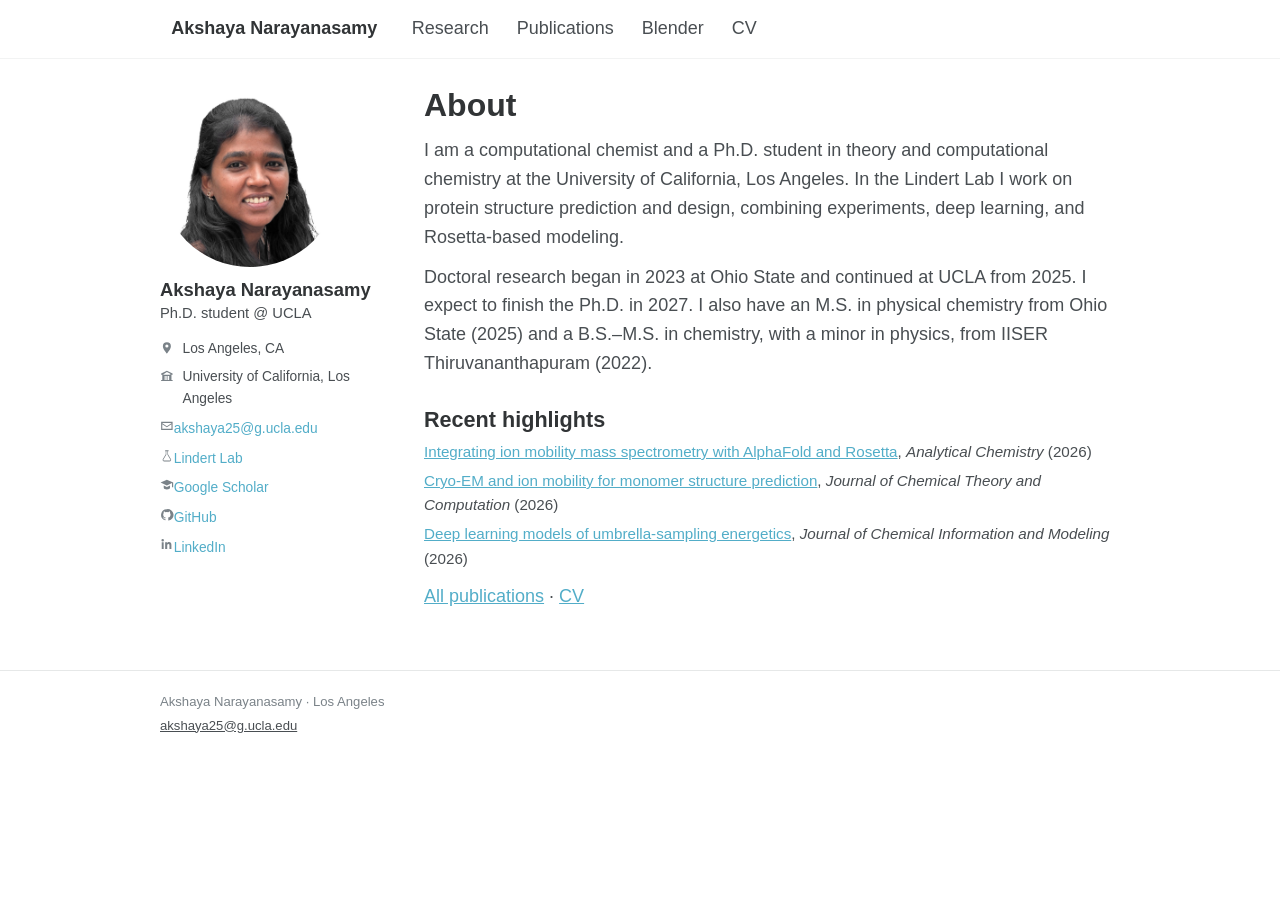
==== commit 2277c6b8: "Put the portrait on a pure white background and rename Figures to Blender. The teal fringe was still" ====
--- a/index.html
+++ b/index.html
@@ -17,7 +17,7 @@
         <li><a href="index.html" class="name">Akshaya Narayanasamy</a></li>
         <li><a href="research.html">Research</a></li>
         <li><a href="publications.html">Publications</a></li>
-        <li><a href="figures.html">Figures</a></li>
+        <li><a href="figures.html">Blender</a></li>
         <li><a href="cv.html">CV</a></li>
         </ul>
       </nav>
@@ -27,7 +27,7 @@
 
     <aside class="sidebar">
       <div class="author">
-        <img class="avatar-img" src="portrait.jpg" alt="" hidden>
+        <img class="avatar-img" src="portrait.png" alt="" hidden>
         <div class="avatar" aria-hidden="true">AN</div>
         <div class="author-text">
           <h2 class="author-name">Akshaya Narayanasamy</h2>
--- a/styles.css
+++ b/styles.css
@@ -12,7 +12,7 @@
 
 * { box-sizing: border-box; }
 
-html { scroll-behavior: smooth; }
+html { scroll-behavior: smooth; color-scheme: light; background: #fff; }
 
 body {
   margin: 0;
@@ -97,17 +97,13 @@
   padding-block: 1.75rem 3rem;
 }
 
-.author {
-  display: grid;
-  grid-template-columns: 48px minmax(0, 1fr);
-  gap: 0.85rem;
-  align-items: center;
-}
+.author { display: block; }
 
 .avatar,
 .avatar-img {
-  width: 48px;
-  height: 48px;
+  width: min(168px, 100%);
+  aspect-ratio: 1;
+  height: auto;
   border-radius: 50%;
 }
 
@@ -122,12 +118,13 @@
 
 .avatar-img {
   object-fit: cover;
-  border: 1px solid var(--line);
-  padding: 2px;
+  object-position: center 42%;
+  background: #fff;
+  border: 0;
 }
 
 .author-name {
-  margin: 0;
+  margin: 0.75rem 0 0;
   color: var(--heading);
   font-size: 1.05rem;
   line-height: 1.2;
@@ -307,7 +304,8 @@
 .figure-empty summary { cursor: pointer; color: var(--heading); }
 
 .site-footer {
-  background: var(--soft);
+  background: #fff;
+  border-top: 1px solid var(--line);
   color: var(--icon);
   font-size: 0.82rem;
 }
@@ -349,24 +347,19 @@
 
 @media (min-width: 925px) {
   .shell {
-    grid-template-columns: 210px minmax(0, 1fr);
+    grid-template-columns: 220px minmax(0, 1fr);
     column-gap: 2.75rem;
     align-items: start;
   }
 
   .sidebar { position: sticky; top: 5.2rem; }
 
-  .author {
-    display: block;
-  }
-
   .avatar,
   .avatar-img {
-    width: 150px;
-    height: 150px;
+    width: 180px;
   }
 
-  .author-name { margin-top: 0.8rem; font-size: 1.15rem; }
+  .author-name { font-size: 1.15rem; }
 
   .author-bio { font-size: 0.92rem; }
 
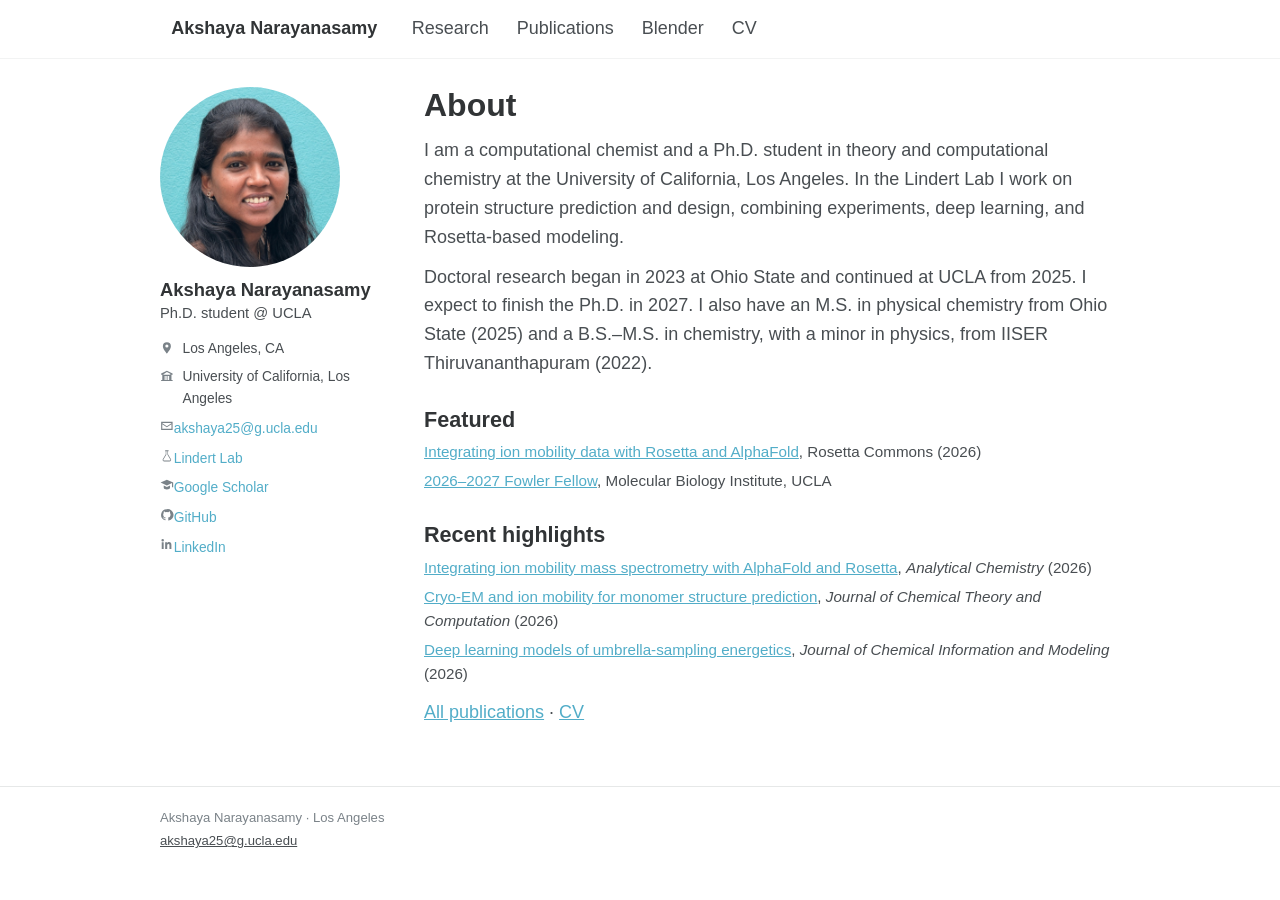
==== commit 8e289d19: "Add the Rosetta Commons feature and the Fowler Fellowship. Both are linked from the About page, and " ====
--- a/index.html
+++ b/index.html
@@ -50,6 +50,11 @@
       <h1>About</h1>
       <p class="lead">I am a computational chemist and a Ph.D. student in theory and computational chemistry at the University of California, Los Angeles. In the Lindert Lab I work on protein structure prediction and design, combining experiments, deep learning, and Rosetta-based modeling.</p>
       <p>Doctoral research began in 2023 at Ohio State and continued at UCLA from 2025. I expect to finish the Ph.D. in 2027. I also have an M.S. in physical chemistry from Ohio State (2025) and a B.S.–M.S. in chemistry, with a minor in physics, from IISER Thiruvananthapuram (2022).</p>
+      <h2>Featured</h2>
+      <ul class="related">
+        <li><a href="https://rosettacommons.org/2026/11/12/integrating-ion-mobility-data-with-rosetta-and-alphafold-resolves-complex-structural-assembly-challenges/">Integrating ion mobility data with Rosetta and AlphaFold</a>, Rosetta Commons (2026)</li>
+        <li><a href="https://www.mbi.ucla.edu/fowler-fellows">2026–2027 Fowler Fellow</a>, Molecular Biology Institute, UCLA</li>
+      </ul>
       <h2>Recent highlights</h2>
       <ul class="related">
         <li><a href="https://doi.org/10.1021/acs.analchem.6c01893">Integrating ion mobility mass spectrometry with AlphaFold and Rosetta</a>, <em>Analytical Chemistry</em> (2026)</li>
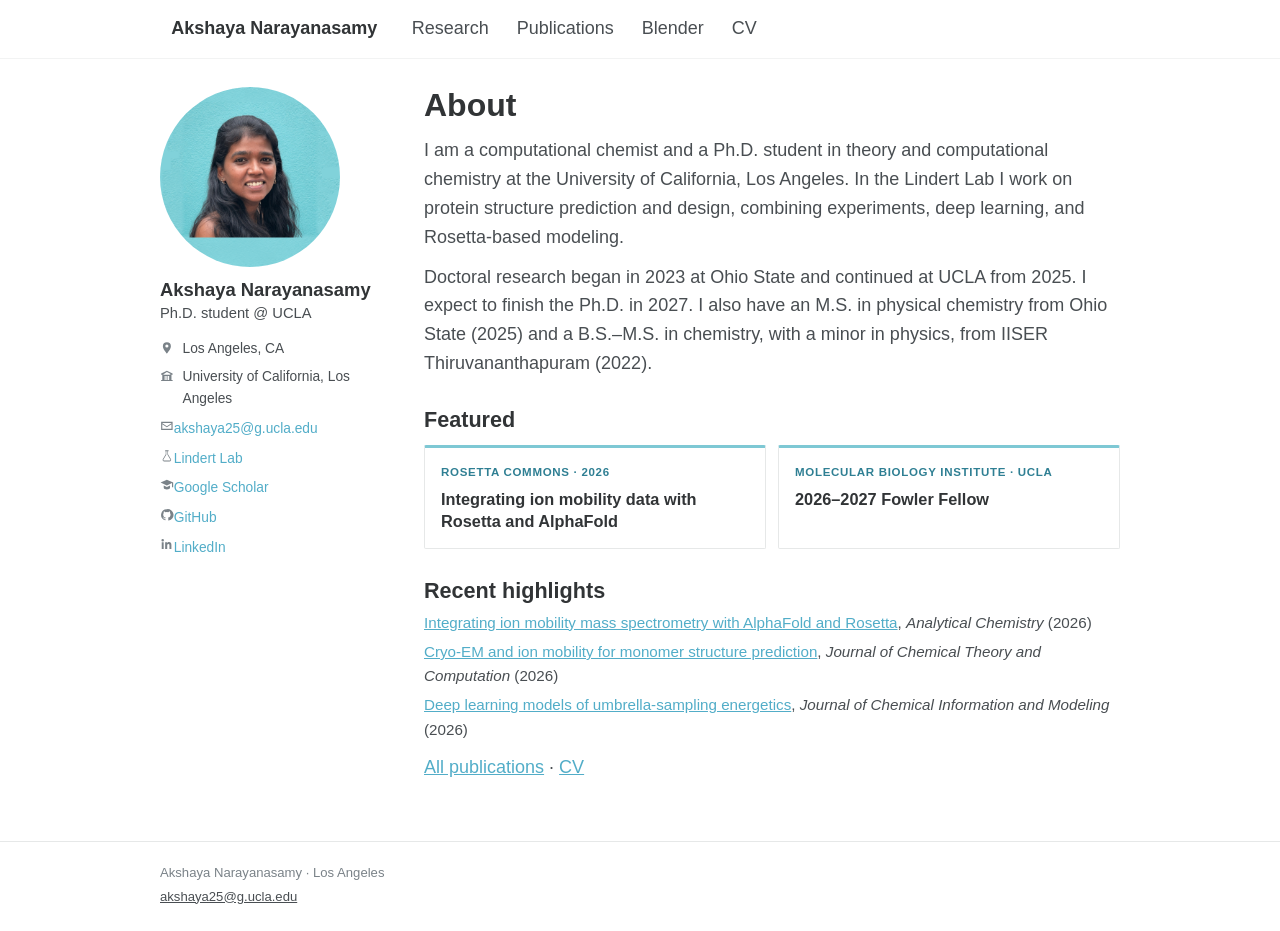
==== commit c93d953c: "Show the teal wall around the portrait and grid the features. The circle was cutting the wall off at" ====
--- a/index.html
+++ b/index.html
@@ -51,10 +51,16 @@
       <p class="lead">I am a computational chemist and a Ph.D. student in theory and computational chemistry at the University of California, Los Angeles. In the Lindert Lab I work on protein structure prediction and design, combining experiments, deep learning, and Rosetta-based modeling.</p>
       <p>Doctoral research began in 2023 at Ohio State and continued at UCLA from 2025. I expect to finish the Ph.D. in 2027. I also have an M.S. in physical chemistry from Ohio State (2025) and a B.S.–M.S. in chemistry, with a minor in physics, from IISER Thiruvananthapuram (2022).</p>
       <h2>Featured</h2>
-      <ul class="related">
-        <li><a href="https://rosettacommons.org/2026/11/12/integrating-ion-mobility-data-with-rosetta-and-alphafold-resolves-complex-structural-assembly-challenges/">Integrating ion mobility data with Rosetta and AlphaFold</a>, Rosetta Commons (2026)</li>
-        <li><a href="https://www.mbi.ucla.edu/fowler-fellows">2026–2027 Fowler Fellow</a>, Molecular Biology Institute, UCLA</li>
-      </ul>
+      <div class="feature-grid">
+        <a class="feature" href="https://rosettacommons.org/2026/11/12/integrating-ion-mobility-data-with-rosetta-and-alphafold-resolves-complex-structural-assembly-challenges/">
+          <span>Rosetta Commons · 2026</span>
+          <strong>Integrating ion mobility data with Rosetta and AlphaFold</strong>
+        </a>
+        <a class="feature" href="https://www.mbi.ucla.edu/fowler-fellows">
+          <span>Molecular Biology Institute · UCLA</span>
+          <strong>2026–2027 Fowler Fellow</strong>
+        </a>
+      </div>
       <h2>Recent highlights</h2>
       <ul class="related">
         <li><a href="https://doi.org/10.1021/acs.analchem.6c01893">Integrating ion mobility mass spectrometry with AlphaFold and Rosetta</a>, <em>Analytical Chemistry</em> (2026)</li>
--- a/styles.css
+++ b/styles.css
@@ -204,6 +204,46 @@
 }
 
 .related li { margin: 0.3rem 0; }
+
+.feature-grid {
+  display: grid;
+  grid-template-columns: 1fr 1fr;
+  gap: 0.75rem;
+  margin-top: 0.7rem;
+}
+
+.feature {
+  display: flex;
+  flex-direction: column;
+  gap: 0.4rem;
+  padding: 0.95rem 1rem 1rem;
+  border: 1px solid var(--line);
+  border-top: 3px solid #7ec8d4;
+  border-radius: 2px;
+  background: #fff;
+  color: var(--heading);
+  text-decoration: none;
+}
+
+.feature:hover { border-color: var(--link); }
+
+.feature span {
+  color: var(--link-hover);
+  font-size: 0.72rem;
+  font-weight: 600;
+  letter-spacing: 0.06em;
+  text-transform: uppercase;
+}
+
+.feature strong {
+  font-size: 1.02rem;
+  font-weight: 600;
+  line-height: 1.35;
+}
+
+@media (max-width: 700px) {
+  .feature-grid { grid-template-columns: 1fr; }
+}
 
 .papers { list-style: none; margin: 0; padding: 0; }
 
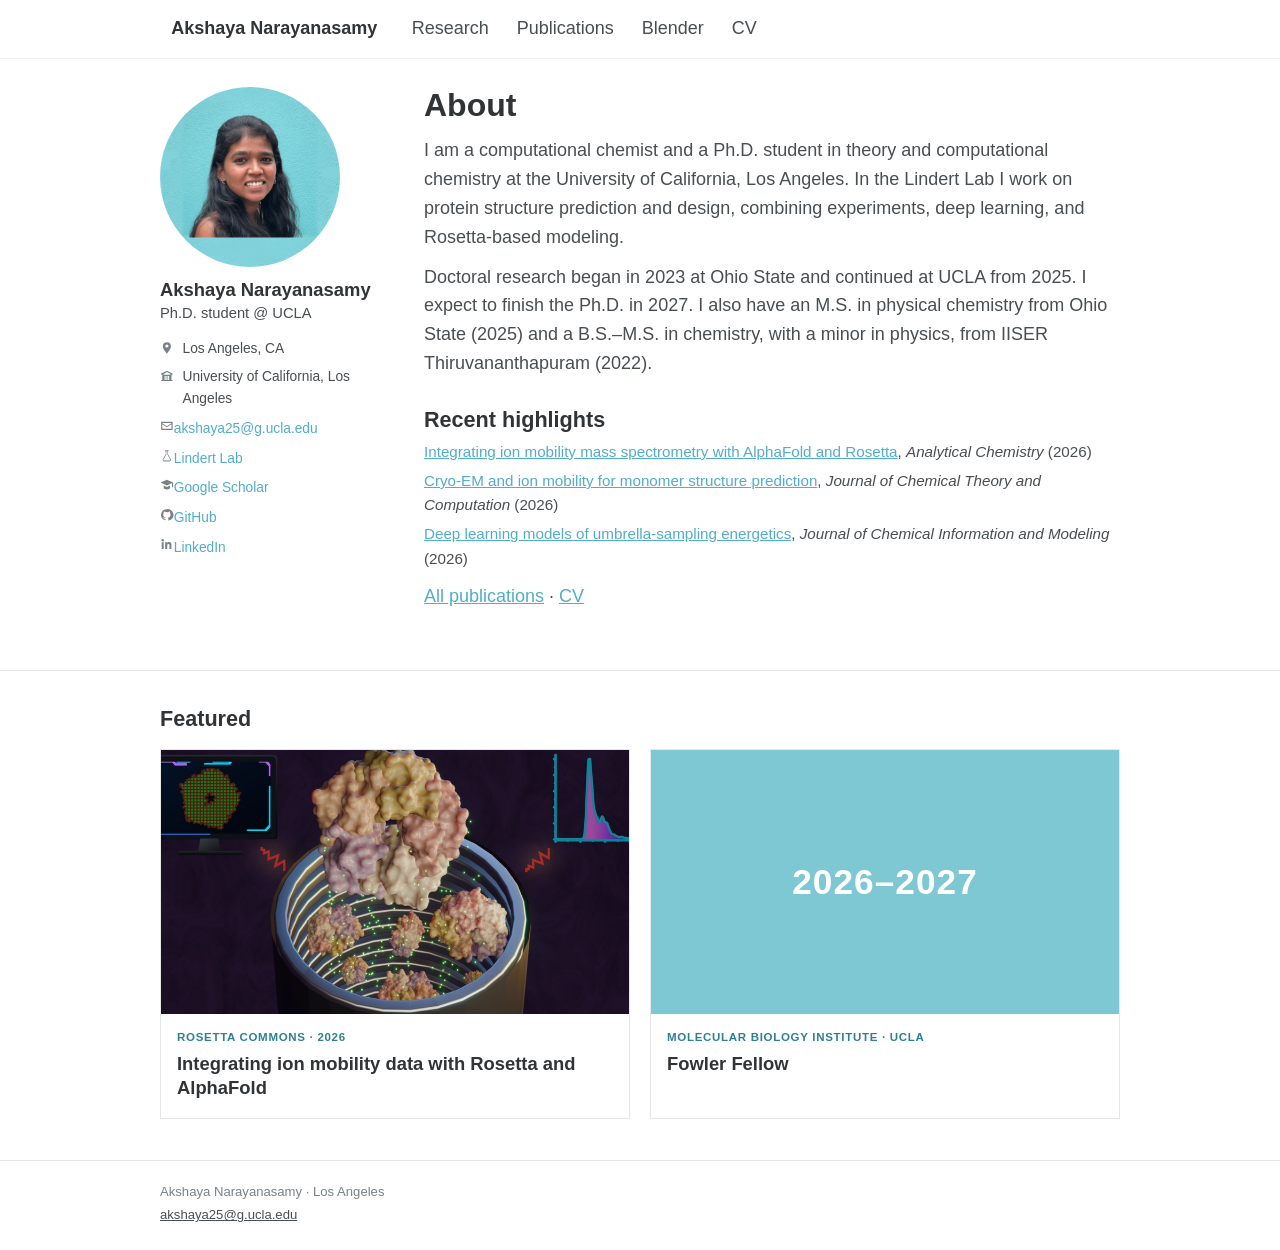
==== commit 4e15003f: "Show Featured as a full-width card grid on the front page. The two features were text boxes in the a" ====
--- a/index.html
+++ b/index.html
@@ -50,17 +50,6 @@
       <h1>About</h1>
       <p class="lead">I am a computational chemist and a Ph.D. student in theory and computational chemistry at the University of California, Los Angeles. In the Lindert Lab I work on protein structure prediction and design, combining experiments, deep learning, and Rosetta-based modeling.</p>
       <p>Doctoral research began in 2023 at Ohio State and continued at UCLA from 2025. I expect to finish the Ph.D. in 2027. I also have an M.S. in physical chemistry from Ohio State (2025) and a B.S.–M.S. in chemistry, with a minor in physics, from IISER Thiruvananthapuram (2022).</p>
-      <h2>Featured</h2>
-      <div class="feature-grid">
-        <a class="feature" href="https://rosettacommons.org/2026/11/12/integrating-ion-mobility-data-with-rosetta-and-alphafold-resolves-complex-structural-assembly-challenges/">
-          <span>Rosetta Commons · 2026</span>
-          <strong>Integrating ion mobility data with Rosetta and AlphaFold</strong>
-        </a>
-        <a class="feature" href="https://www.mbi.ucla.edu/fowler-fellows">
-          <span>Molecular Biology Institute · UCLA</span>
-          <strong>2026–2027 Fowler Fellow</strong>
-        </a>
-      </div>
       <h2>Recent highlights</h2>
       <ul class="related">
         <li><a href="https://doi.org/10.1021/acs.analchem.6c01893">Integrating ion mobility mass spectrometry with AlphaFold and Rosetta</a>, <em>Analytical Chemistry</em> (2026)</li>
@@ -71,6 +60,28 @@
 
     </main>
   </div>
+
+  <section class="front-features" aria-labelledby="featured-heading">
+    <div class="front-features-inner">
+      <h2 id="featured-heading">Featured</h2>
+      <div class="feature-grid">
+        <a class="feature" href="https://rosettacommons.org/2026/11/12/integrating-ion-mobility-data-with-rosetta-and-alphafold-resolves-complex-structural-assembly-challenges/">
+          <img src="features/rosetta.jpg" alt="Protein complex above an ion-mobility drift tube">
+          <span class="feature-body">
+            <span class="feature-kicker">Rosetta Commons · 2026</span>
+            <strong>Integrating ion mobility data with Rosetta and AlphaFold</strong>
+          </span>
+        </a>
+        <a class="feature" href="https://www.mbi.ucla.edu/fowler-fellows">
+          <span class="feature-visual" aria-hidden="true">2026–2027</span>
+          <span class="feature-body">
+            <span class="feature-kicker">Molecular Biology Institute · UCLA</span>
+            <strong>Fowler Fellow</strong>
+          </span>
+        </a>
+      </div>
+    </div>
+  </section>
 
   <footer class="site-footer">
     <div class="site-footer-inner">
--- a/styles.css
+++ b/styles.css
@@ -205,29 +205,70 @@
 
 .related li { margin: 0.3rem 0; }
 
+.front-features {
+  border-top: 1px solid var(--line);
+  background: #fff;
+  padding: 2.2rem 0 2.6rem;
+}
+
+.front-features-inner {
+  width: min(var(--max), calc(100% - 2rem));
+  margin-inline: auto;
+}
+
+.front-features h2 {
+  margin: 0 0 1rem;
+  color: var(--heading);
+  font-size: 1.35rem;
+  line-height: 1.25;
+  font-weight: 700;
+}
+
 .feature-grid {
   display: grid;
   grid-template-columns: 1fr 1fr;
-  gap: 0.75rem;
-  margin-top: 0.7rem;
+  gap: 1.25rem;
+  align-items: stretch;
 }
 
 .feature {
   display: flex;
   flex-direction: column;
-  gap: 0.4rem;
-  padding: 0.95rem 1rem 1rem;
+  min-height: 100%;
   border: 1px solid var(--line);
-  border-top: 3px solid #7ec8d4;
-  border-radius: 2px;
   background: #fff;
   color: var(--heading);
   text-decoration: none;
+  overflow: hidden;
 }
 
 .feature:hover { border-color: var(--link); }
 
-.feature span {
+.feature img,
+.feature-visual {
+  width: 100%;
+  aspect-ratio: 16 / 9;
+  object-fit: cover;
+  background: #7ec8d4;
+}
+
+.feature-visual {
+  display: grid;
+  place-items: center;
+  color: #fff;
+  font-size: clamp(1.6rem, 3vw, 2.2rem);
+  font-weight: 700;
+  letter-spacing: 0.03em;
+}
+
+.feature-body {
+  display: flex;
+  flex-direction: column;
+  gap: 0.35rem;
+  padding: 0.9rem 1rem 1.1rem;
+}
+
+.feature-kicker {
   color: var(--link-hover);
   font-size: 0.72rem;
   font-weight: 600;
@@ -236,9 +277,9 @@
 }
 
 .feature strong {
-  font-size: 1.02rem;
+  font-size: 1.15rem;
   font-weight: 600;
-  line-height: 1.35;
+  line-height: 1.3;
 }
 
 @media (max-width: 700px) {
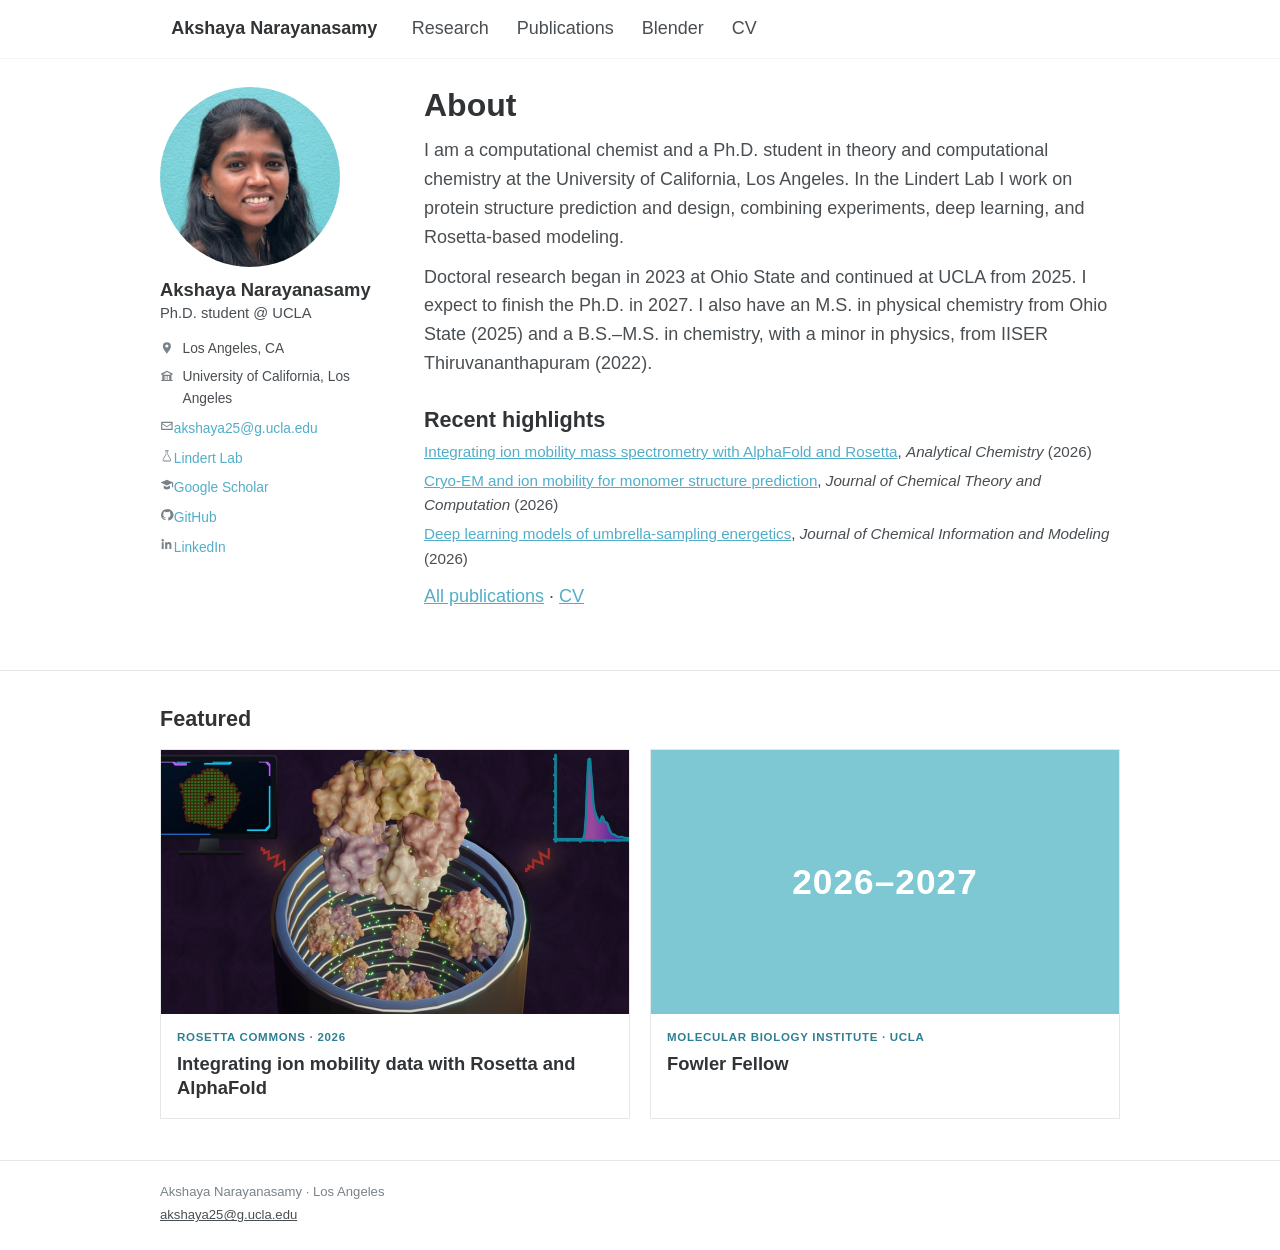
==== commit 6dee1e9c: "Bust the cached portrait so the cropped headshot loads. The file name had not changed, so browsers k" ====
--- a/index.html
+++ b/index.html
@@ -27,7 +27,7 @@
 
     <aside class="sidebar">
       <div class="author">
-        <img class="avatar-img" src="portrait.png" alt="" hidden>
+        <img class="avatar-img" src="portrait.png?v=3" alt="" hidden>
         <div class="avatar" aria-hidden="true">AN</div>
         <div class="author-text">
           <h2 class="author-name">Akshaya Narayanasamy</h2>
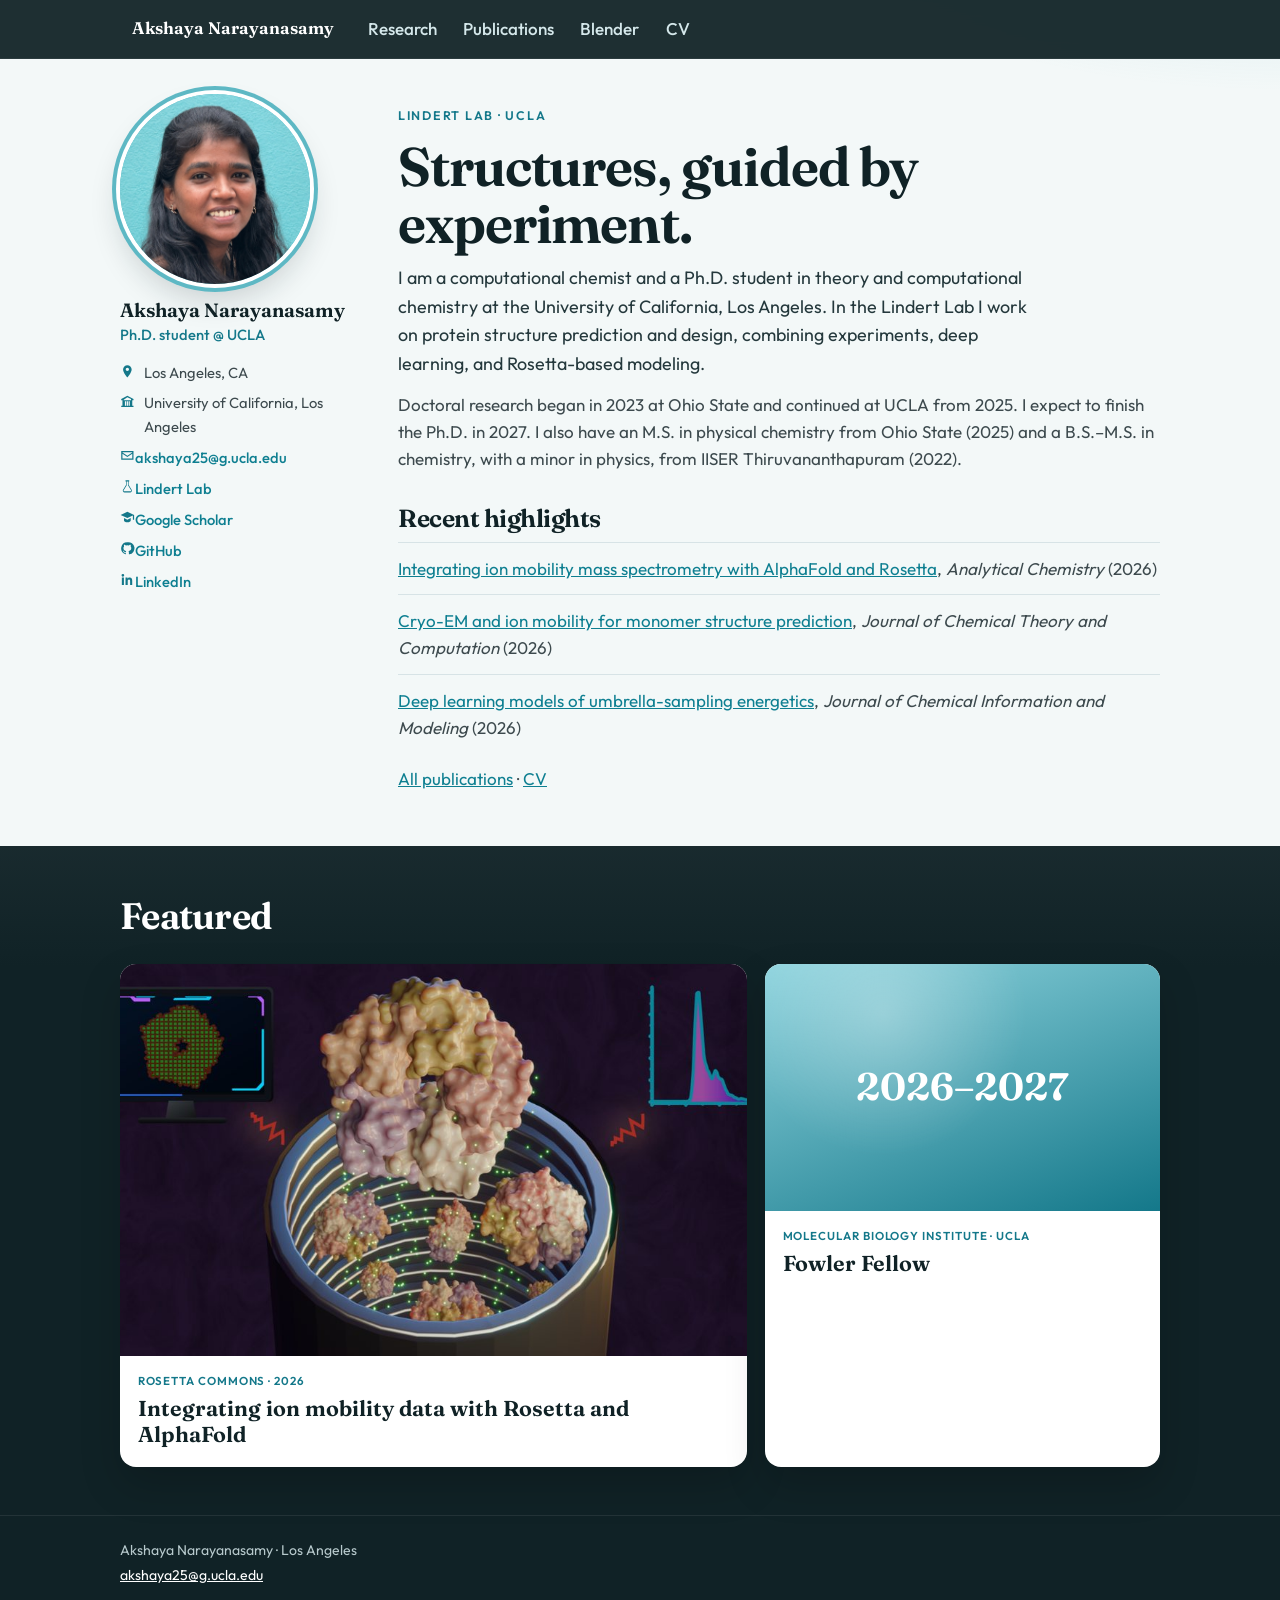
==== commit 81bcd2f9: "Restyle the site around the teal portrait and a darker front page. The plain template did not show t" ====
--- a/index.html
+++ b/index.html
@@ -6,7 +6,7 @@
   <title>About - Akshaya Narayanasamy</title>
   <meta name="description" content="Akshaya Narayanasamy is a Ph.D. student at UCLA working on protein structure prediction and design.">
   <link rel="icon" href="data:image/svg+xml,%3Csvg xmlns='http://www.w3.org/2000/svg' viewBox='0 0 32 32'%3E%3Ccircle cx='16' cy='16' r='16' fill='%232f7f93'/%3E%3Ctext x='16' y='21' text-anchor='middle' font-family='Arial' font-size='12' fill='white'%3EAN%3C/text%3E%3C/svg%3E">
-  <link rel="stylesheet" href="styles.css">
+  <link rel="stylesheet" href="styles.css?v=4">
 </head>
 <body>
   <a class="skip" href="#content">Skip to content</a>
@@ -47,7 +47,8 @@
     </aside>
 
     <main class="content" id="content">
-      <h1>About</h1>
+      <p class="eyebrow">Lindert Lab · UCLA</p>
+      <h1>Structures, guided by experiment.</h1>
       <p class="lead">I am a computational chemist and a Ph.D. student in theory and computational chemistry at the University of California, Los Angeles. In the Lindert Lab I work on protein structure prediction and design, combining experiments, deep learning, and Rosetta-based modeling.</p>
       <p>Doctoral research began in 2023 at Ohio State and continued at UCLA from 2025. I expect to finish the Ph.D. in 2027. I also have an M.S. in physical chemistry from Ohio State (2025) and a B.S.–M.S. in chemistry, with a minor in physics, from IISER Thiruvananthapuram (2022).</p>
       <h2>Recent highlights</h2>
--- a/styles.css
+++ b/styles.css
@@ -1,30 +1,35 @@
+@import url("https://fonts.googleapis.com/css2?family=Fraunces:opsz,wght@9..144,560;9..144,640&family=Outfit:wght@400;500;600&display=swap");
+
 :root {
-  --text: #494e52;
-  --heading: #313436;
-  --link: #52adc8;
-  --link-hover: #2f7f93;
-  --line: #e6e8e8;
-  --soft: #f2f3f3;
-  --icon: #7a8288;
-  --max: 960px;
-  --sans: -apple-system, BlinkMacSystemFont, "Segoe UI", Roboto, "Helvetica Neue", Arial, sans-serif;
+  --ink: #102226;
+  --text: #3d4a4e;
+  --heading: #102226;
+  --link: #0e7f91;
+  --link-hover: #0a5c69;
+  --teal: #5eb8c4;
+  --teal-deep: #14788a;
+  --line: #d7e3e6;
+  --soft: #eef5f6;
+  --paper: #f3f8f8;
+  --icon: #5d6e73;
+  --max: 1040px;
+  --sans: "Outfit", "Avenir Next", "Segoe UI", sans-serif;
+  --serif: "Fraunces", "Iowan Old Style", Palatino, Georgia, serif;
 }
 
 * { box-sizing: border-box; }
 
-html { scroll-behavior: smooth; color-scheme: light; background: #fff; }
+html { scroll-behavior: smooth; color-scheme: light; background: var(--paper); }
 
 body {
   margin: 0;
-  background: #fff;
+  background:
+    radial-gradient(900px 420px at 100% -10%, rgba(94, 184, 196, 0.28), transparent 60%),
+    var(--paper);
   color: var(--text);
   font-family: var(--sans);
-  font-size: 16px;
+  font-size: 17px;
   line-height: 1.6;
-}
-
-@media (min-width: 768px) {
-  body { font-size: 18px; }
 }
 
 img { max-width: 100%; display: block; }
@@ -37,9 +42,10 @@
   position: absolute;
   left: 1rem;
   top: -4rem;
-  background: var(--heading);
+  background: var(--ink);
   color: #fff;
   padding: 0.4rem 0.7rem;
+  z-index: 20;
 }
 
 .skip:focus { top: 0.5rem; }
@@ -48,24 +54,26 @@
   position: sticky;
   top: 0;
   z-index: 5;
-  background: #fff;
-  border-bottom: 1px solid var(--soft);
+  background: rgba(16, 34, 38, 0.94);
+  backdrop-filter: blur(10px);
+  border-bottom: 1px solid rgba(255, 255, 255, 0.06);
 }
 
 .masthead-inner,
 .shell,
-.site-footer-inner {
+.site-footer-inner,
+.front-features-inner {
   width: min(var(--max), calc(100% - 2rem));
   margin-inline: auto;
 }
 
-.masthead-inner { padding-block: 0.35rem; }
+.masthead-inner { padding-block: 0.2rem; }
 
 .nav {
   display: flex;
   flex-wrap: wrap;
   align-items: center;
-  gap: 0.15rem 0.35rem;
+  gap: 0.1rem 0.15rem;
   margin: 0;
   padding: 0;
   list-style: none;
@@ -73,35 +81,39 @@
 
 .nav a {
   display: inline-block;
-  padding: 0.55rem 0.7rem;
-  color: var(--text);
+  padding: 0.75rem 0.75rem;
+  color: #d5e8eb;
   text-decoration: none;
+  font-weight: 500;
 }
 
 .nav .name {
-  padding-right: 1.1rem;
-  font-weight: 700;
-  color: var(--heading);
-}
+  padding-right: 1.2rem;
+  font-family: var(--serif);
+  font-weight: 640;
+  font-size: 1.05rem;
+  color: #fff;
+}
+
+.nav a:hover { color: #fff; }
 
 .nav a[aria-current="page"] {
-  font-weight: 700;
-  color: var(--heading);
-  box-shadow: inset 0 -2px 0 var(--heading);
+  color: #fff;
+  box-shadow: inset 0 -3px 0 var(--teal);
   pointer-events: none;
 }
 
 .shell {
   display: grid;
-  gap: 1.5rem;
-  padding-block: 1.75rem 3rem;
+  gap: 1.75rem;
+  padding-block: 2.2rem 2.6rem;
 }
 
 .author { display: block; }
 
 .avatar,
 .avatar-img {
-  width: min(168px, 100%);
+  width: min(176px, 100%);
   aspect-ratio: 1;
   height: auto;
   border-radius: 50%;
@@ -110,38 +122,46 @@
 .avatar {
   display: grid;
   place-items: center;
-  background: #2f7f93;
+  background: var(--teal-deep);
   color: #fff;
-  font-weight: 700;
+  font-weight: 600;
   letter-spacing: 0.04em;
 }
 
 .avatar-img {
   object-fit: cover;
   object-position: center 42%;
-  background: #fff;
+  background: var(--teal);
   border: 0;
+  box-shadow:
+    0 0 0 4px #fff,
+    0 0 0 8px var(--teal),
+    0 16px 30px rgba(16, 34, 38, 0.18);
 }
 
 .author-name {
-  margin: 0.75rem 0 0;
+  margin: 0.95rem 0 0;
   color: var(--heading);
-  font-size: 1.05rem;
-  line-height: 1.2;
+  font-family: var(--serif);
+  font-size: 1.2rem;
+  font-weight: 640;
+  line-height: 1.15;
 }
 
 .author-bio {
-  margin: 0.2rem 0 0;
-  font-size: 0.86rem;
+  margin: 0.25rem 0 0;
+  color: var(--teal-deep);
+  font-size: 0.92rem;
+  font-weight: 500;
   line-height: 1.35;
 }
 
 .author-links {
   display: none;
   list-style: none;
-  margin: 0.9rem 0 0;
+  margin: 1rem 0 0;
   padding: 0;
-  font-size: 0.86rem;
+  font-size: 0.92rem;
 }
 
 .author-links.is-open { display: block; }
@@ -150,10 +170,10 @@
   display: flex;
   gap: 0.55rem;
   align-items: flex-start;
-  margin: 0.38rem 0;
-}
-
-.author-links a { text-decoration: none; }
+  margin: 0.42rem 0;
+}
+
+.author-links a { text-decoration: none; font-weight: 500; }
 
 .author-links a:hover { text-decoration: underline; }
 
@@ -162,72 +182,89 @@
   height: 1em;
   flex: none;
   margin-top: 0.2em;
-  color: var(--icon);
+  color: var(--teal-deep);
 }
 
 .follow {
-  margin-top: 0.85rem;
-  border: 1px solid #d5d8d8;
+  margin-top: 0.9rem;
+  border: 1px solid var(--line);
   background: #fff;
-  color: var(--text);
+  color: var(--ink);
   font: inherit;
+  font-weight: 600;
   font-size: 0.85rem;
-  padding: 0.25rem 0.9rem;
-  border-radius: 4px;
+  padding: 0.35rem 0.95rem;
+  border-radius: 999px;
   cursor: pointer;
 }
 
+.eyebrow {
+  margin: 0 0 0.35rem;
+  color: var(--teal-deep);
+  font-size: 0.78rem;
+  font-weight: 600;
+  letter-spacing: 0.14em;
+  text-transform: uppercase;
+}
+
+.content h1,
+.front-features h2,
+.content h2 {
+  font-family: var(--serif);
+  font-weight: 640;
+  color: var(--heading);
+  letter-spacing: -0.02em;
+}
+
 .content h1 {
-  margin: 0 0 0.8rem;
-  color: var(--heading);
-  font-size: 2rem;
-  line-height: 1.15;
-  font-weight: 700;
+  margin: 0 0 0.7rem;
+  font-size: clamp(2.3rem, 5vw, 3.4rem);
+  line-height: 1.05;
 }
 
 .content h2 {
-  margin: 1.8rem 0 0.4rem;
-  color: var(--heading);
-  font-size: 1.35rem;
-  line-height: 1.25;
-}
-
-.content p { margin: 0.7rem 0; }
-
-.content .lead { max-width: 42rem; }
+  margin: 2rem 0 0.45rem;
+  font-size: 1.55rem;
+  line-height: 1.2;
+}
+
+.content p { margin: 0.75rem 0; }
+
+.content .lead {
+  max-width: 40rem;
+  font-size: 1.12rem;
+  color: #24383c;
+}
 
 .related {
-  margin: 0.4rem 0 0;
+  margin: 0.5rem 0 0;
   padding: 0;
   list-style: none;
-  font-size: 0.95rem;
-}
-
-.related li { margin: 0.3rem 0; }
+}
+
+.related li {
+  margin: 0;
+  padding: 0.75rem 0;
+  border-top: 1px solid var(--line);
+}
 
 .front-features {
-  border-top: 1px solid var(--line);
-  background: #fff;
-  padding: 2.2rem 0 2.6rem;
-}
-
-.front-features-inner {
-  width: min(var(--max), calc(100% - 2rem));
-  margin-inline: auto;
+  background:
+    linear-gradient(180deg, rgba(16, 34, 38, 0.96), #102226 18%);
+  color: #e7f3f5;
+  padding: 2.6rem 0 3rem;
 }
 
 .front-features h2 {
-  margin: 0 0 1rem;
-  color: var(--heading);
-  font-size: 1.35rem;
-  line-height: 1.25;
-  font-weight: 700;
+  margin: 0 0 1.1rem;
+  color: #fff;
+  font-size: clamp(1.8rem, 3vw, 2.3rem);
 }
 
 .feature-grid {
   display: grid;
-  grid-template-columns: 1fr 1fr;
-  gap: 1.25rem;
+  grid-template-columns: 1.35fr 0.85fr;
+  gap: 1.1rem;
   align-items: stretch;
 }
 
@@ -235,85 +272,100 @@
   display: flex;
   flex-direction: column;
   min-height: 100%;
-  border: 1px solid var(--line);
+  border: 0;
+  border-radius: 16px;
   background: #fff;
   color: var(--heading);
   text-decoration: none;
   overflow: hidden;
-}
-
-.feature:hover { border-color: var(--link); }
+  box-shadow: 0 18px 40px rgba(0, 0, 0, 0.18);
+  transition: transform 0.2s ease, box-shadow 0.2s ease;
+}
+
+.feature:hover {
+  transform: translateY(-4px);
+  color: var(--heading);
+  box-shadow: 0 24px 48px rgba(0, 0, 0, 0.28);
+}
 
 .feature img,
 .feature-visual {
   width: 100%;
-  aspect-ratio: 16 / 9;
+  aspect-ratio: 16 / 10;
   object-fit: cover;
-  background: #7ec8d4;
+  background: var(--teal);
 }
 
 .feature-visual {
   display: grid;
   place-items: center;
   color: #fff;
-  font-size: clamp(1.6rem, 3vw, 2.2rem);
-  font-weight: 700;
-  letter-spacing: 0.03em;
+  font-family: var(--serif);
+  font-size: clamp(1.8rem, 3vw, 2.5rem);
+  font-weight: 640;
+  background:
+    radial-gradient(circle at 30% 20%, rgba(255, 255, 255, 0.28), transparent 42%),
+    linear-gradient(160deg, #8fd4de, #14788a);
 }
 
 .feature-body {
   display: flex;
   flex-direction: column;
   gap: 0.35rem;
-  padding: 0.9rem 1rem 1.1rem;
+  padding: 1rem 1.1rem 1.2rem;
 }
 
 .feature-kicker {
-  color: var(--link-hover);
+  color: var(--teal-deep);
   font-size: 0.72rem;
   font-weight: 600;
-  letter-spacing: 0.06em;
+  letter-spacing: 0.08em;
   text-transform: uppercase;
 }
 
 .feature strong {
-  font-size: 1.15rem;
-  font-weight: 600;
-  line-height: 1.3;
-}
-
-@media (max-width: 700px) {
-  .feature-grid { grid-template-columns: 1fr; }
-}
-
-.papers { list-style: none; margin: 0; padding: 0; }
+  font-family: var(--serif);
+  font-size: 1.35rem;
+  font-weight: 640;
+  line-height: 1.2;
+}
+
+.papers { list-style: none; margin: 0.4rem 0 0; padding: 0; }
 
 .papers li {
-  padding: 0.95rem 0;
-  border-top: 1px solid var(--soft);
+  padding: 1rem 0;
+  border-top: 1px solid var(--line);
 }
 
 .papers a {
   color: var(--heading);
+  font-family: var(--serif);
+  font-size: 1.2rem;
+  font-weight: 560;
+  line-height: 1.3;
+  text-decoration: none;
+}
+
+.papers a:hover { color: var(--link); }
+
+.papers p {
+  margin: 0.35rem 0 0;
+  font-size: 0.95rem;
+}
+
+.role {
+  color: var(--teal-deep);
   font-weight: 600;
-  text-decoration: none;
-}
-
-.papers a:hover { color: var(--link); }
-
-.papers p {
-  margin: 0.25rem 0 0;
-  font-size: 0.92rem;
-}
-
-.role { color: var(--link-hover); }
+}
 
 .cv-frame {
   width: 100%;
   height: min(1100px, 80vh);
   min-height: 480px;
-  border: 1px solid var(--line);
-  background: var(--soft);
+  border: 0;
+  border-radius: 12px;
+  background: #fff;
+  box-shadow: 0 10px 30px rgba(16, 34, 38, 0.08);
 }
 
 .figure-grid {
@@ -340,8 +392,9 @@
 
 .figure-frame {
   display: block;
-  background: var(--soft);
-  border: 1px solid var(--line);
+  background: #0e2428;
+  border-radius: 12px;
+  overflow: hidden;
 }
 
 .figure-frame img {
@@ -360,23 +413,25 @@
 
 .figure-title {
   color: var(--heading);
-  font-weight: 600;
+  font-family: var(--serif);
+  font-weight: 640;
 }
 
 .figure-caption,
 .plate { display: block; }
 
 .plate {
-  color: var(--icon);
+  color: var(--teal-deep);
   font-size: 0.75rem;
+  font-weight: 600;
   letter-spacing: 0.08em;
   text-transform: uppercase;
 }
 
-.figure-caption { font-size: 0.92rem; }
+.figure-caption { font-size: 0.95rem; }
 
 .figure-empty {
-  border-top: 1px solid var(--soft);
+  border-top: 1px solid var(--line);
   padding-top: 1rem;
 }
 
@@ -385,25 +440,26 @@
 .figure-empty summary { cursor: pointer; color: var(--heading); }
 
 .site-footer {
-  background: #fff;
-  border-top: 1px solid var(--line);
-  color: var(--icon);
-  font-size: 0.82rem;
-}
-
-.site-footer-inner { padding-block: 1.1rem 1.4rem; }
+  background: var(--ink);
+  border-top: 1px solid rgba(255, 255, 255, 0.08);
+  color: #b7c9cc;
+  font-size: 0.88rem;
+}
+
+.site-footer-inner { padding-block: 1.3rem 1.6rem; }
 
 .site-footer p { margin: 0.15rem 0; }
 
-.site-footer a { color: var(--text); }
+.site-footer a { color: #fff; }
 
 dialog {
   width: min(960px, calc(100vw - 2rem));
   border: 0;
+  border-radius: 12px;
   padding: 1rem;
 }
 
-dialog::backdrop { background: rgba(20, 24, 26, 0.72); }
+dialog::backdrop { background: rgba(16, 34, 38, 0.78); }
 
 dialog img {
   width: 100%;
@@ -417,38 +473,39 @@
   border: 1px solid var(--line);
   background: #fff;
   font: inherit;
-  padding: 0.25rem 0.7rem;
+  border-radius: 999px;
+  padding: 0.3rem 0.8rem;
   cursor: pointer;
 }
 
 :focus-visible {
-  outline: 2px solid var(--link);
+  outline: 2px solid var(--teal);
   outline-offset: 3px;
 }
 
 @media (min-width: 925px) {
   .shell {
-    grid-template-columns: 220px minmax(0, 1fr);
-    column-gap: 2.75rem;
+    grid-template-columns: 230px minmax(0, 1fr);
+    column-gap: 3rem;
     align-items: start;
   }
 
-  .sidebar { position: sticky; top: 5.2rem; }
+  .sidebar { position: sticky; top: 5.5rem; }
 
   .avatar,
-  .avatar-img {
-    width: 180px;
-  }
-
-  .author-name { font-size: 1.15rem; }
-
-  .author-bio { font-size: 0.92rem; }
+  .avatar-img { width: 190px; }
 
   .follow { display: none; }
 
   .author-links { display: block; }
+}
+
+@media (max-width: 800px) {
+  .feature-grid { grid-template-columns: 1fr; }
 }
 
 @media (prefers-reduced-motion: reduce) {
   html { scroll-behavior: auto; }
-}
+  .feature { transition: none; }
+  .feature:hover { transform: none; }
+}
